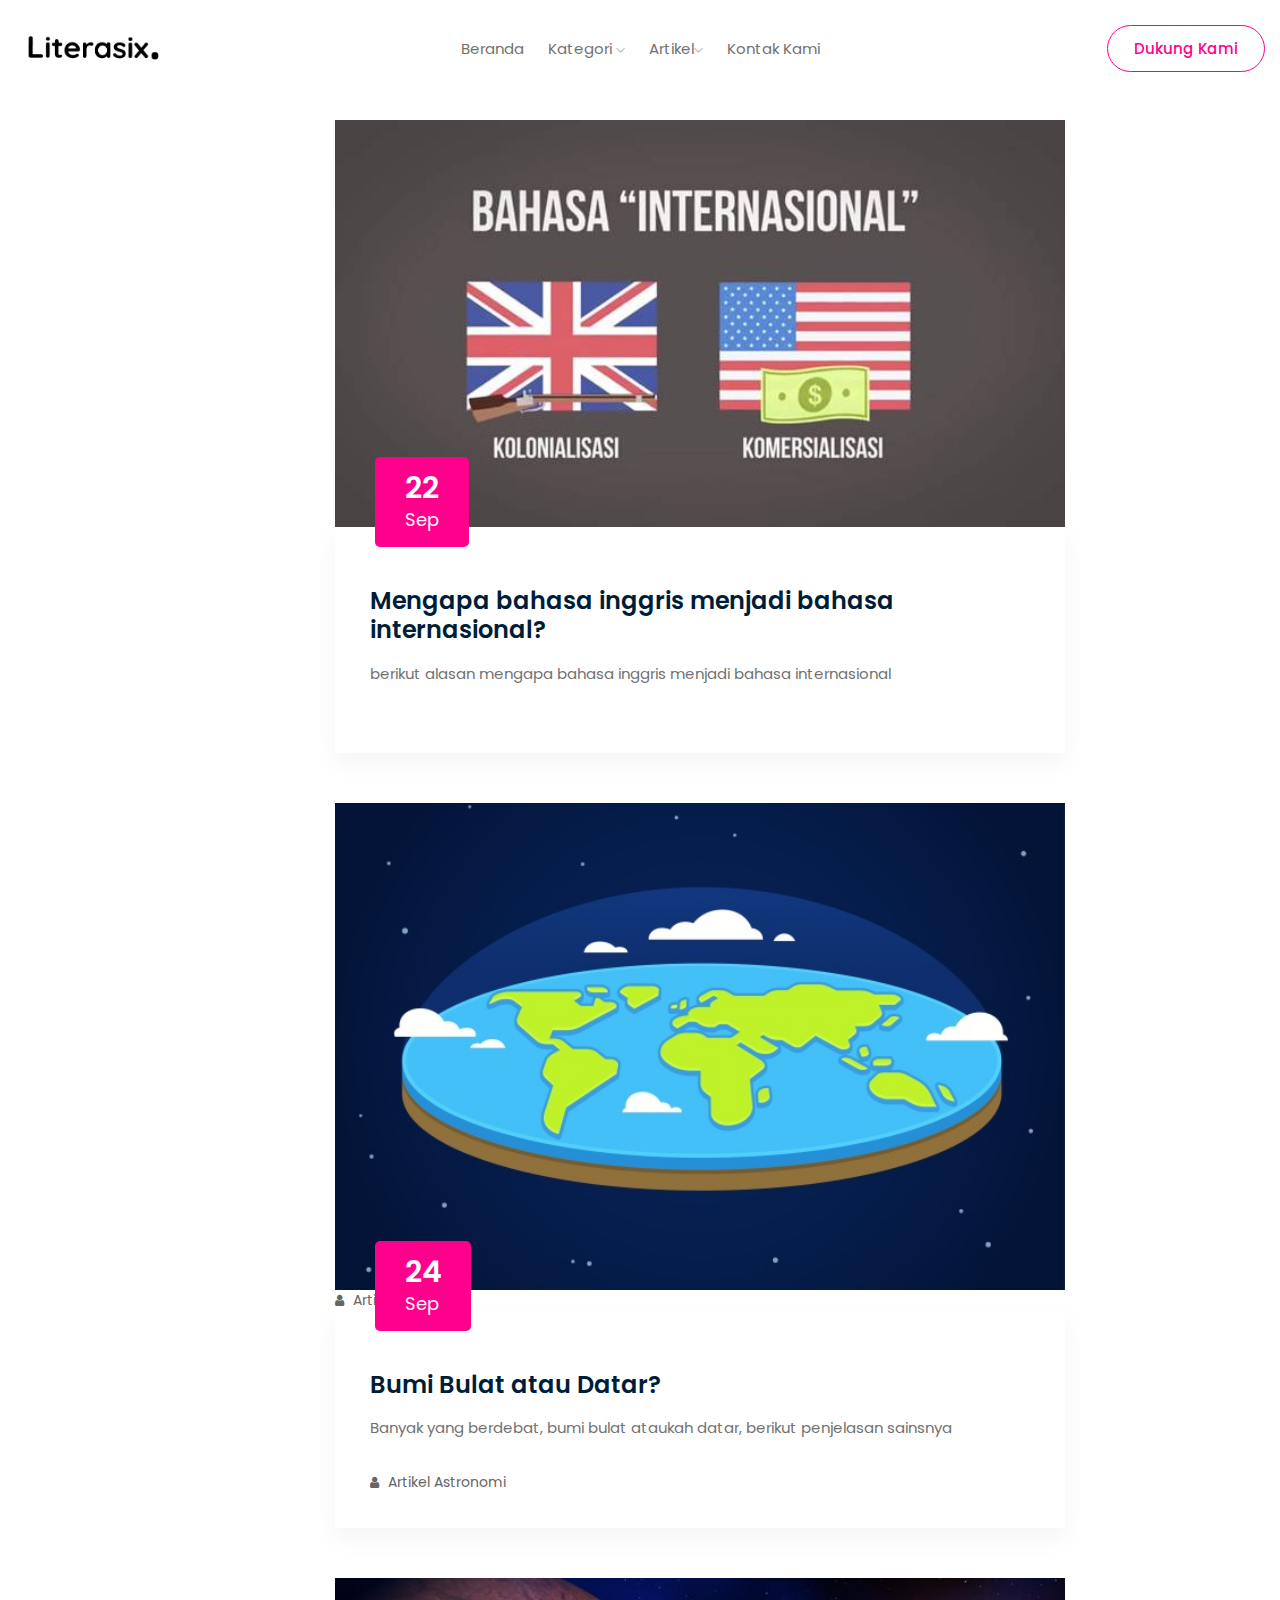
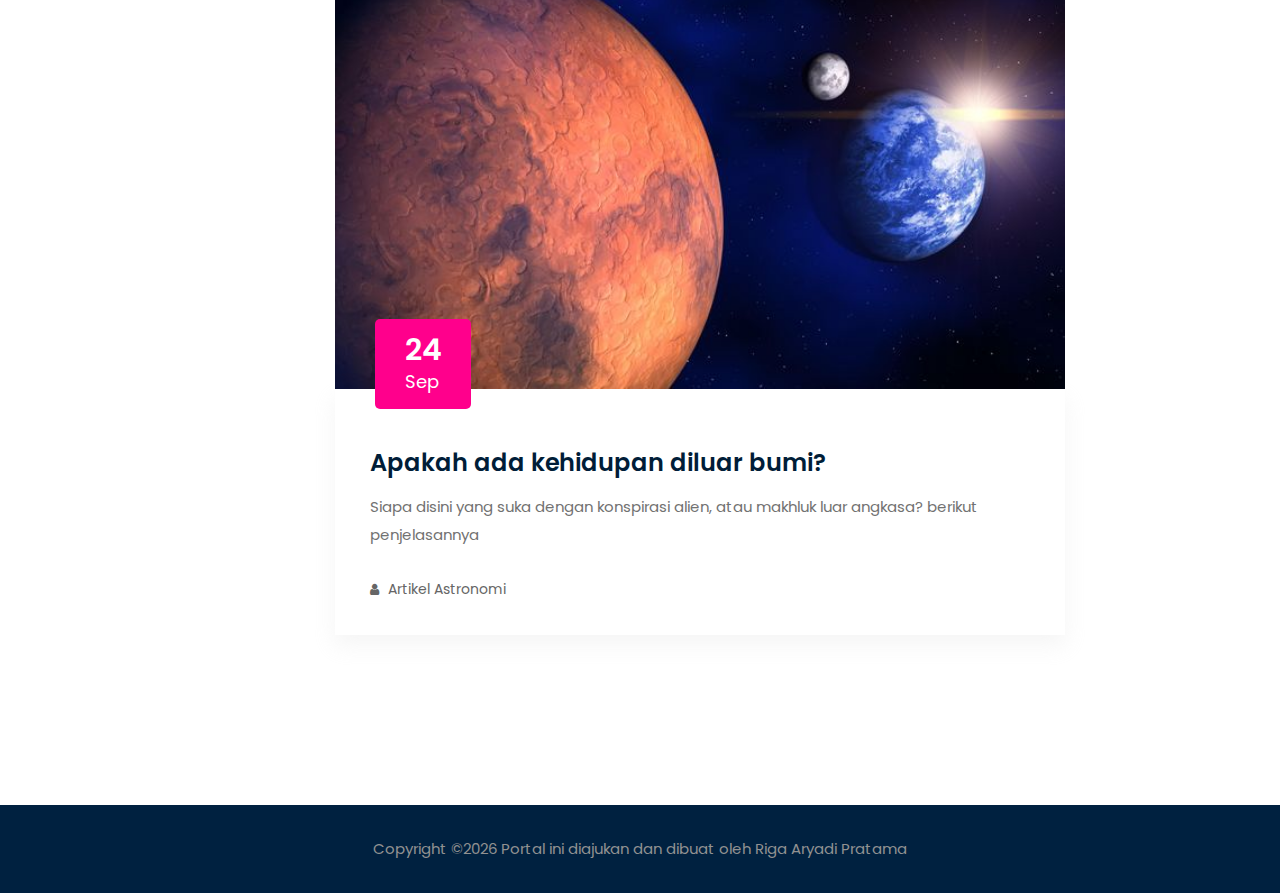
==== blog.html @ 37f685f3 "Add files via upload" ====
<!doctype html>
<html class="no-js" lang="zxx">

<head>
    <meta charset="utf-8">
    <meta http-equiv="x-ua-compatible" content="ie=edge">
    <title>Literasix</title>
    <meta name="description" content="">
    <meta name="viewport" content="width=device-width, initial-scale=1">

    <!-- <link rel="manifest" href="site.webmanifest"> -->
    <!-- Place favicon.ico in the root directory -->

    <!-- CSS here -->
    <link rel="stylesheet" href="css/bootstrap.min.css">
    <link rel="stylesheet" href="css/owl.carousel.min.css">
    <link rel="stylesheet" href="css/magnific-popup.css">
    <link rel="stylesheet" href="css/font-awesome.min.css">
    <link rel="stylesheet" href="css/themify-icons.css">
    <link rel="stylesheet" href="css/nice-select.css">
    <link rel="stylesheet" href="css/flaticon.css">
    <link rel="stylesheet" href="css/gijgo.css">
    <link rel="stylesheet" href="css/animate.min.css">
    <link rel="stylesheet" href="css/slick.css">
    <link rel="stylesheet" href="css/slicknav.css">
    <link rel="stylesheet" href="css/style.css">
    <!-- <link rel="stylesheet" href="css/responsive.css"> -->
</head>

<body>
    <!-- header-start -->
    <header>
        <div class="header-area ">
            <div id="sticky-header" class="main-header-area">
                <div class="container-fluid">
                    <div class="row align-items-center">
                        <div class="col-xl-3 col-lg-2">
                            <div class="logo">
                                <a href="index.html">
                                    <img src="img/LOGO LITERASIX  4.png" alt="" width="147 px">
                                </a>
                            </div>
                        </div>
                        <div class="col-xl-6 col-lg-7">
                            <div class="main-menu  d-none d-lg-block">
                                <nav>
                                    <ul id="navigation">
                                        <li><a href="index.html">Beranda</a></li>
                                        <li><a href="#">Kategori <i class="ti-angle-down"></i></a>
                                        </li>
                                        <li><a href="blog.html">Artikel<i class="ti-angle-down"></i></a>
                                        </li>
                                        <li><a href="#">Kontak Kami</a></li>
                                    </ul>
                                </nav>
                            </div>
                        </div>
                        <div class="col-xl-3 col-lg-3 d-none d-lg-block">
                            <div class="Appointment">
                                <div class="book_btn d-none d-lg-block">
                                    <a href="#"> Dukung Kami</a>
                                </div>
                            </div>
                        </div>
                        <div class="col-12">
                            <div class="mobile_menu d-block d-lg-none"></div>
                        </div>
                    </div>

                </div>
            </div>
        </div>
    </header>
    <!-- header-end -->

    <!--================Blog Area =================-->
    <section class="blog_area section-padding">
        <div class="container container-1" style="margin-left: 25% !important; ">
            <div class="row">
                <div class="col-md-8 ">
                    <div class="">
                        <article class="blog_item">
                            <div class="blog_item_img">
                                <img class="card-img rounded-0" src="img/blog/1.jfif" alt="">
                                <a href="#" class="blog_item_date">
                                    <h3>22</h3>
                                    <p>Sep</p>
                                </a>
                            </div>

                            <div class="blog_details">
                                <a class="d-inline-block" href="single-blog.html">
                                    <h2>Mengapa bahasa inggris menjadi bahasa internasional?</h2>
                                </a>
                                <p>berikut alasan mengapa bahasa inggris menjadi bahasa internasional</p>
                            </div>
                        </article>

                        <article class="blog_item">
                            <div class="blog_item_img">
                                <img class="card-img rounded-0" src="img/blog/2.jpg" alt="">
                                <a href="#" class="blog_item_date">
                                    <h3>24</h3>
                                    <p>Sep</p>
                                </a>
                                <ul class="blog-info-link">
                                    <li><a href="#"><i class="fa fa-user"></i> Artikel Bahasa</a></li>
                                </ul>
                            </div>

                            <div class="blog_details">
                                <a class="d-inline-block" href="single-blog.html">
                                    <h2>Bumi Bulat atau Datar?</h2>
                                </a>
                                <p>Banyak yang berdebat, bumi bulat ataukah datar, berikut penjelasan sainsnya</p>
                                <ul class="blog-info-link">
                                    <li><a href="#"><i class="fa fa-user"></i> Artikel Astronomi</a></li>
                                </ul>
                            </div>
                        </article>

                        <article class="blog_item">
                            <div class="blog_item_img">
                                <img class="card-img rounded-0" src="img/blog/3.jpg" alt="">
                                <a href="#" class="blog_item_date">
                                    <h3>24</h3>
                                    <p>Sep</p>
                                </a>
                            </div>

                            <div class="blog_details">
                                <a class="d-inline-block" href="single-blog.html">
                                    <h2>Apakah ada kehidupan diluar bumi?</h2>
                                </a>
                                <p>Siapa disini yang suka dengan konspirasi alien, atau makhluk luar angkasa? berikut
                                    penjelasannya</p>
                                <ul class="blog-info-link">
                                    <li><a href="#"><i class="fa fa-user"></i> Artikel Astronomi</a></li>

                                </ul>
                            </div>
                        </article>
    </section>
    <!--================Blog Area =================-->

    <footer class="footer">
        <div class="copy-right_text">
            <div class="container">
                <div class="footer_border"></div>
                <div class="row">
                    <div class="col-xl-12">
                        <p class="copy_right text-center">
                            <!-- Link back to Colorlib can't be removed. Template is licensed under CC BY 3.0. -->
                            Copyright &copy;<script>
                                document.write(new Date().getFullYear());
                            </script> Portal ini diajukan dan dibuat oleh Riga Aryadi
                            Pratama</a>
                            <!-- Link back to Colorlib can't be removed. Template is licensed under CC BY 3.0. -->
                        </p>
                    </div>
                </div>
            </div>
        </div>
    </footer>

    <!-- link that opens popup -->
    <!-- JS here -->
    <script src="js/vendor/modernizr-3.5.0.min.js"></script>
    <script src="js/vendor/jquery-1.12.4.min.js"></script>
    <script src="js/popper.min.js"></script>
    <script src="js/bootstrap.min.js"></script>
    <script src="js/owl.carousel.min.js"></script>
    <script src="js/isotope.pkgd.min.js"></script>
    <script src="js/ajax-form.js"></script>
    <script src="js/waypoints.min.js"></script>
    <script src="js/jquery.counterup.min.js"></script>
    <script src="js/imagesloaded.pkgd.min.js"></script>
    <script src="js/scrollIt.js"></script>
    <script src="js/jquery.scrollUp.min.js"></script>
    <script src="js/wow.min.js"></script>
    <script src="js/nice-select.min.js"></script>
    <script src="js/jquery.slicknav.min.js"></script>
    <script src="js/jquery.magnific-popup.min.js"></script>
    <script src="js/plugins.js"></script>
    <script src="js/gijgo.min.js"></script>

    <!--contact js-->
    <script src="js/contact.js"></script>
    <script src="js/jquery.ajaxchimp.min.js"></script>
    <script src="js/jquery.form.js"></script>
    <script src="js/jquery.validate.min.js"></script>
    <script src="js/mail-script.js"></script>

    <script src="js/main.js"></script>
</body>

</html>
---- css/themify-icons.css ----
@font-face {
	font-family: 'themify';
	src:url('../fonts/themify.eot?-fvbane');
	src:url('../fonts/themify.eot?#iefix-fvbane') format('embedded-opentype'),
		url('../fonts/themify.woff?-fvbane') format('woff'),
		url('../fonts/themify.ttf?-fvbane') format('truetype'),
		url('../fonts/themify.svg?-fvbane#themify') format('svg');
	font-weight: normal;
	font-style: normal;
}

[class^="ti-"], [class*=" ti-"] {
	font-family: 'themify';
	/* speak: none; */
	font-style: normal;
	font-weight: normal;
	font-variant: normal;
	text-transform: none;
	line-height: 1;

	/* Better Font Rendering =========== */
	-webkit-font-smoothing: antialiased;
	-moz-osx-font-smoothing: grayscale;
}

.ti-wand:before {
	content: "\e600";
}
.ti-volume:before {
	content: "\e601";
}
.ti-user:before {
	content: "\e602";
}
.ti-unlock:before {
	content: "\e603";
}
.ti-unlink:before {
	content: "\e604";
}
.ti-trash:before {
	content: "\e605";
}
.ti-thought:before {
	content: "\e606";
}
.ti-target:before {
	content: "\e607";
}
.ti-tag:before {
	content: "\e608";
}
.ti-tablet:before {
	content: "\e609";
}
.ti-star:before {
	content: "\e60a";
}
.ti-spray:before {
	content: "\e60b";
}
.ti-signal:before {
	content: "\e60c";
}
.ti-shopping-cart:before {
	content: "\e60d";
}
.ti-shopping-cart-full:before {
	content: "\e60e";
}
.ti-settings:before {
	content: "\e60f";
}
.ti-search:before {
	content: "\e610";
}
.ti-zoom-in:before {
	content: "\e611";
}
.ti-zoom-out:before {
	content: "\e612";
}
.ti-cut:before {
	content: "\e613";
}
.ti-ruler:before {
	content: "\e614";
}
.ti-ruler-pencil:before {
	content: "\e615";
}
.ti-ruler-alt:before {
	content: "\e616";
}
.ti-bookmark:before {
	content: "\e617";
}
.ti-bookmark-alt:before {
	content: "\e618";
}
.ti-reload:before {
	content: "\e619";
}
.ti-plus:before {
	content: "\e61a";
}
.ti-pin:before {
	content: "\e61b";
}
.ti-pencil:before {
	content: "\e61c";
}
.ti-pencil-alt:before {
	content: "\e61d";
}
.ti-paint-roller:before {
	content: "\e61e";
}
.ti-paint-bucket:before {
	content: "\e61f";
}
.ti-na:before {
	content: "\e620";
}
.ti-mobile:before {
	content: "\e621";
}
.ti-minus:before {
	content: "\e622";
}
.ti-medall:before {
	content: "\e623";
}
.ti-medall-alt:before {
	content: "\e624";
}
.ti-marker:before {
	content: "\e625";
}
.ti-marker-alt:before {
	content: "\e626";
}
.ti-arrow-up:before {
	content: "\e627";
}
.ti-arrow-right:before {
	content: "\e628";
}
.ti-arrow-left:before {
	content: "\e629";
}
.ti-arrow-down:before {
	content: "\e62a";
}
.ti-lock:before {
	content: "\e62b";
}
.ti-location-arrow:before {
	content: "\e62c";
}
.ti-link:before {
	content: "\e62d";
}
.ti-layout:before {
	content: "\e62e";
}
.ti-layers:before {
	content: "\e62f";
}
.ti-layers-alt:before {
	content: "\e630";
}
.ti-key:before {
	content: "\e631";
}
.ti-import:before {
	content: "\e632";
}
.ti-image:before {
	content: "\e633";
}
.ti-heart:before {
	content: "\e634";
}
.ti-heart-broken:before {
	content: "\e635";
}
.ti-hand-stop:before {
	content: "\e636";
}
.ti-hand-open:before {
	content: "\e637";
}
.ti-hand-drag:before {
	content: "\e638";
}
.ti-folder:before {
	content: "\e639";
}
.ti-flag:before {
	content: "\e63a";
}
.ti-flag-alt:before {
	content: "\e63b";
}
.ti-flag-alt-2:before {
	content: "\e63c";
}
.ti-eye:before {
	content: "\e63d";
}
.ti-export:before {
	content: "\e63e";
}
.ti-exchange-vertical:before {
	content: "\e63f";
}
.ti-desktop:before {
	content: "\e640";
}
.ti-cup:before {
	content: "\e641";
}
.ti-crown:before {
	content: "\e642";
}
.ti-comments:before {
	content: "\e643";
}
.ti-comment:before {
	content: "\e644";
}
.ti-comment-alt:before {
	content: "\e645";
}
.ti-close:before {
	content: "\e646";
}
.ti-clip:before {
	content: "\e647";
}
.ti-angle-up:before {
	content: "\e648";
}
.ti-angle-right:before {
	content: "\e649";
}
.ti-angle-left:before {
	content: "\e64a";
}
.ti-angle-down:before {
	content: "\e64b";
}
.ti-check:before {
	content: "\e64c";
}
.ti-check-box:before {
	content: "\e64d";
}
.ti-camera:before {
	content: "\e64e";
}
.ti-announcement:before {
	content: "\e64f";
}
.ti-brush:before {
	content: "\e650";
}
.ti-briefcase:before {
	content: "\e651";
}
.ti-bolt:before {
	content: "\e652";
}
.ti-bolt-alt:before {
	content: "\e653";
}
.ti-blackboard:before {
	content: "\e654";
}
.ti-bag:before {
	content: "\e655";
}
.ti-move:before {
	content: "\e656";
}
.ti-arrows-vertical:before {
	content: "\e657";
}
.ti-arrows-horizontal:before {
	content: "\e658";
}
.ti-fullscreen:before {
	content: "\e659";
}
.ti-arrow-top-right:before {
	content: "\e65a";
}
.ti-arrow-top-left:before {
	content: "\e65b";
}
.ti-arrow-circle-up:before {
	content: "\e65c";
}
.ti-arrow-circle-right:before {
	content: "\e65d";
}
.ti-arrow-circle-left:before {
	content: "\e65e";
}
.ti-arrow-circle-down:before {
	content: "\e65f";
}
.ti-angle-double-up:before {
	content: "\e660";
}
.ti-angle-double-right:before {
	content: "\e661";
}
.ti-angle-double-left:before {
	content: "\e662";
}
.ti-angle-double-down:before {
	content: "\e663";
}
.ti-zip:before {
	content: "\e664";
}
.ti-world:before {
	content: "\e665";
}
.ti-wheelchair:before {
	content: "\e666";
}
.ti-view-list:before {
	content: "\e667";
}
.ti-view-list-alt:before {
	content: "\e668";
}
.ti-view-grid:before {
	content: "\e669";
}
.ti-uppercase:before {
	content: "\e66a";
}
.ti-upload:before {
	content: "\e66b";
}
.ti-underline:before {
	content: "\e66c";
}
.ti-truck:before {
	content: "\e66d";
}
.ti-timer:before {
	content: "\e66e";
}
.ti-ticket:before {
	content: "\e66f";
}
.ti-thumb-up:before {
	content: "\e670";
}
.ti-thumb-down:before {
	content: "\e671";
}
.ti-text:before {
	content: "\e672";
}
.ti-stats-up:before {
	content: "\e673";
}
.ti-stats-down:before {
	content: "\e674";
}
.ti-split-v:before {
	content: "\e675";
}
.ti-split-h:before {
	content: "\e676";
}
.ti-smallcap:before {
	content: "\e677";
}
.ti-shine:before {
	content: "\e678";
}
.ti-shift-right:before {
	content: "\e679";
}
.ti-shift-left:before {
	content: "\e67a";
}
.ti-shield:before {
	content: "\e67b";
}
.ti-notepad:before {
	content: "\e67c";
}
.ti-server:before {
	content: "\e67d";
}
.ti-quote-right:before {
	content: "\e67e";
}
.ti-quote-left:before {
	content: "\e67f";
}
.ti-pulse:before {
	content: "\e680";
}
.ti-printer:before {
	content: "\e681";
}
.ti-power-off:before {
	content: "\e682";
}
.ti-plug:before {
	content: "\e683";
}
.ti-pie-chart:before {
	content: "\e684";
}
.ti-paragraph:before {
	content: "\e685";
}
.ti-panel:before {
	content: "\e686";
}
.ti-package:before {
	content: "\e687";
}
.ti-music:before {
	content: "\e688";
}
.ti-music-alt:before {
	content: "\e689";
}
.ti-mouse:before {
	content: "\e68a";
}
.ti-mouse-alt:before {
	content: "\e68b";
}
.ti-money:before {
	content: "\e68c";
}
.ti-microphone:before {
	content: "\e68d";
}
.ti-menu:before {
	content: "\e68e";
}
.ti-menu-alt:before {
	content: "\e68f";
}
.ti-map:before {
	content: "\e690";
}
.ti-map-alt:before {
	content: "\e691";
}
.ti-loop:before {
	content: "\e692";
}
.ti-location-pin:before {
	content: "\e693";
}
.ti-list:before {
	content: "\e694";
}
.ti-light-bulb:before {
	content: "\e695";
}
.ti-Italic:before {
	content: "\e696";
}
.ti-info:before {
	content: "\e697";
}
.ti-infinite:before {
	content: "\e698";
}
.ti-id-badge:before {
	content: "\e699";
}
.ti-hummer:before {
	content: "\e69a";
}
.ti-home:before {
	content: "\e69b";
}
.ti-help:before {
	content: "\e69c";
}
.ti-headphone:before {
	content: "\e69d";
}
.ti-harddrives:before {
	content: "\e69e";
}
.ti-harddrive:before {
	content: "\e69f";
}
.ti-gift:before {
	content: "\e6a0";
}
.ti-game:before {
	content: "\e6a1";
}
.ti-filter:before {
	content: "\e6a2";
}
.ti-files:before {
	content: "\e6a3";
}
.ti-file:before {
	content: "\e6a4";
}
.ti-eraser:before {
	content: "\e6a5";
}
.ti-envelope:before {
	content: "\e6a6";
}
.ti-download:before {
	content: "\e6a7";
}
.ti-direction:before {
	content: "\e6a8";
}
.ti-direction-alt:before {
	content: "\e6a9";
}
.ti-dashboard:before {
	content: "\e6aa";
}
.ti-control-stop:before {
	content: "\e6ab";
}
.ti-control-shuffle:before {
	content: "\e6ac";
}
.ti-control-play:before {
	content: "\e6ad";
}
.ti-control-pause:before {
	content: "\e6ae";
}
.ti-control-forward:before {
	content: "\e6af";
}
.ti-control-backward:before {
	content: "\e6b0";
}
.ti-cloud:before {
	content: "\e6b1";
}
.ti-cloud-up:before {
	content: "\e6b2";
}
.ti-cloud-down:before {
	content: "\e6b3";
}
.ti-clipboard:before {
	content: "\e6b4";
}
.ti-car:before {
	content: "\e6b5";
}
.ti-calendar:before {
	content: "\e6b6";
}
.ti-book:before {
	content: "\e6b7";
}
.ti-bell:before {
	content: "\e6b8";
}
.ti-basketball:before {
	content: "\e6b9";
}
.ti-bar-chart:before {
	content: "\e6ba";
}
.ti-bar-chart-alt:before {
	content: "\e6bb";
}
.ti-back-right:before {
	content: "\e6bc";
}
.ti-back-left:before {
	content: "\e6bd";
}
.ti-arrows-corner:before {
	content: "\e6be";
}
.ti-archive:before {
	content: "\e6bf";
}
.ti-anchor:before {
	content: "\e6c0";
}
.ti-align-right:before {
	content: "\e6c1";
}
.ti-align-left:before {
	content: "\e6c2";
}
.ti-align-justify:before {
	content: "\e6c3";
}
.ti-align-center:before {
	content: "\e6c4";
}
.ti-alert:before {
	content: "\e6c5";
}
.ti-alarm-clock:before {
	content: "\e6c6";
}
.ti-agenda:before {
	content: "\e6c7";
}
.ti-write:before {
	content: "\e6c8";
}
.ti-window:before {
	content: "\e6c9";
}
.ti-widgetized:before {
	content: "\e6ca";
}
.ti-widget:before {
	content: "\e6cb";
}
.ti-widget-alt:before {
	content: "\e6cc";
}
.ti-wallet:before {
	content: "\e6cd";
}
.ti-video-clapper:before {
	content: "\e6ce";
}
.ti-video-camera:before {
	content: "\e6cf";
}
.ti-vector:before {
	content: "\e6d0";
}
.ti-themify-logo:before {
	content: "\e6d1";
}
.ti-themify-favicon:before {
	content: "\e6d2";
}
.ti-themify-favicon-alt:before {
	content: "\e6d3";
}
.ti-support:before {
	content: "\e6d4";
}
.ti-stamp:before {
	content: "\e6d5";
}
.ti-split-v-alt:before {
	content: "\e6d6";
}
.ti-slice:before {
	content: "\e6d7";
}
.ti-shortcode:before {
	content: "\e6d8";
}
.ti-shift-right-alt:before {
	content: "\e6d9";
}
.ti-shift-left-alt:before {
	content: "\e6da";
}
.ti-ruler-alt-2:before {
	content: "\e6db";
}
.ti-receipt:before {
	content: "\e6dc";
}
.ti-pin2:before {
	content: "\e6dd";
}
.ti-pin-alt:before {
	content: "\e6de";
}
.ti-pencil-alt2:before {
	content: "\e6df";
}
.ti-palette:before {
	content: "\e6e0";
}
.ti-more:before {
	content: "\e6e1";
}
.ti-more-alt:before {
	content: "\e6e2";
}
.ti-microphone-alt:before {
	content: "\e6e3";
}
.ti-magnet:before {
	content: "\e6e4";
}
.ti-line-double:before {
	content: "\e6e5";
}
.ti-line-dotted:before {
	content: "\e6e6";
}
.ti-line-dashed:before {
	content: "\e6e7";
}
.ti-layout-width-full:before {
	content: "\e6e8";
}
.ti-layout-width-default:before {
	content: "\e6e9";
}
.ti-layout-width-default-alt:before {
	content: "\e6ea";
}
.ti-layout-tab:before {
	content: "\e6eb";
}
.ti-layout-tab-window:before {
	content: "\e6ec";
}
.ti-layout-tab-v:before {
	content: "\e6ed";
}
.ti-layout-tab-min:before {
	content: "\e6ee";
}
.ti-layout-slider:before {
	content: "\e6ef";
}
.ti-layout-slider-alt:before {
	content: "\e6f0";
}
.ti-layout-sidebar-right:before {
	content: "\e6f1";
}
.ti-layout-sidebar-none:before {
	content: "\e6f2";
}
.ti-layout-sidebar-left:before {
	content: "\e6f3";
}
.ti-layout-placeholder:before {
	content: "\e6f4";
}
.ti-layout-menu:before {
	content: "\e6f5";
}
.ti-layout-menu-v:before {
	content: "\e6f6";
}
.ti-layout-menu-separated:before {
	content: "\e6f7";
}
.ti-layout-menu-full:before {
	content: "\e6f8";
}
.ti-layout-media-right-alt:before {
	content: "\e6f9";
}
.ti-layout-media-right:before {
	content: "\e6fa";
}
.ti-layout-media-overlay:before {
	content: "\e6fb";
}
.ti-layout-media-overlay-alt:before {
	content: "\e6fc";
}
.ti-layout-media-overlay-alt-2:before {
	content: "\e6fd";
}
.ti-layout-media-left-alt:before {
	content: "\e6fe";
}
.ti-layout-media-left:before {
	content: "\e6ff";
}
.ti-layout-media-center-alt:before {
	content: "\e700";
}
.ti-layout-media-center:before {
	content: "\e701";
}
.ti-layout-list-thumb:before {
	content: "\e702";
}
.ti-layout-list-thumb-alt:before {
	content: "\e703";
}
.ti-layout-list-post:before {
	content: "\e704";
}
.ti-layout-list-large-image:before {
	content: "\e705";
}
.ti-layout-line-solid:before {
	content: "\e706";
}
.ti-layout-grid4:before {
	content: "\e707";
}
.ti-layout-grid3:before {
	content: "\e708";
}
.ti-layout-grid2:before {
	content: "\e709";
}
.ti-layout-grid2-thumb:before {
	content: "\e70a";
}
.ti-layout-cta-right:before {
	content: "\e70b";
}
.ti-layout-cta-left:before {
	content: "\e70c";
}
.ti-layout-cta-center:before {
	content: "\e70d";
}
.ti-layout-cta-btn-right:before {
	content: "\e70e";
}
.ti-layout-cta-btn-left:before {
	content: "\e70f";
}
.ti-layout-column4:before {
	content: "\e710";
}
.ti-layout-column3:before {
	content: "\e711";
}
.ti-layout-column2:before {
	content: "\e712";
}
.ti-layout-accordion-separated:before {
	content: "\e713";
}
.ti-layout-accordion-merged:before {
	content: "\e714";
}
.ti-layout-accordion-list:before {
	content: "\e715";
}
.ti-ink-pen:before {
	content: "\e716";
}
.ti-info-alt:before {
	content: "\e717";
}
.ti-help-alt:before {
	content: "\e718";
}
.ti-headphone-alt:before {
	content: "\e719";
}
.ti-hand-point-up:before {
	content: "\e71a";
}
.ti-hand-point-right:before {
	content: "\e71b";
}
.ti-hand-point-left:before {
	content: "\e71c";
}
.ti-hand-point-down:before {
	content: "\e71d";
}
.ti-gallery:before {
	content: "\e71e";
}
.ti-face-smile:before {
	content: "\e71f";
}
.ti-face-sad:before {
	content: "\e720";
}
.ti-credit-card:before {
	content: "\e721";
}
.ti-control-skip-forward:before {
	content: "\e722";
}
.ti-control-skip-backward:before {
	content: "\e723";
}
.ti-control-record:before {
	content: "\e724";
}
.ti-control-eject:before {
	content: "\e725";
}
.ti-comments-smiley:before {
	content: "\e726";
}
.ti-brush-alt:before {
	content: "\e727";
}
.ti-youtube:before {
	content: "\e728";
}
.ti-vimeo:before {
	content: "\e729";
}
.ti-twitter:before {
	content: "\e72a";
}
.ti-time:before {
	content: "\e72b";
}
.ti-tumblr:before {
	content: "\e72c";
}
.ti-skype:before {
	content: "\e72d";
}
.ti-share:before {
	content: "\e72e";
}
.ti-share-alt:before {
	content: "\e72f";
}
.ti-rocket:before {
	content: "\e730";
}
.ti-pinterest:before {
	content: "\e731";
}
.ti-new-window:before {
	content: "\e732";
}
.ti-microsoft:before {
	content: "\e733";
}
.ti-list-ol:before {
	content: "\e734";
}
.ti-linkedin:before {
	content: "\e735";
}
.ti-layout-sidebar-2:before {
	content: "\e736";
}
.ti-layout-grid4-alt:before {
	content: "\e737";
}
.ti-layout-grid3-alt:before {
	content: "\e738";
}
.ti-layout-grid2-alt:before {
	content: "\e739";
}
.ti-layout-column4-alt:before {
	content: "\e73a";
}
.ti-layout-column3-alt:before {
	content: "\e73b";
}
.ti-layout-column2-alt:before {
	content: "\e73c";
}
.ti-instagram:before {
	content: "\e73d";
}
.ti-google:before {
	content: "\e73e";
}
.ti-github:before {
	content: "\e73f";
}
.ti-flickr:before {
	content: "\e740";
}
.ti-facebook:before {
	content: "\e741";
}
.ti-dropbox:before {
	content: "\e742";
}
.ti-dribbble:before {
	content: "\e743";
}
.ti-apple:before {
	content: "\e744";
}
.ti-android:before {
	content: "\e745";
}
.ti-save:before {
	content: "\e746";
}
.ti-save-alt:before {
	content: "\e747";
}
.ti-yahoo:before {
	content: "\e748";
}
.ti-wordpress:before {
	content: "\e749";
}
.ti-vimeo-alt:before {
	content: "\e74a";
}
.ti-twitter-alt:before {
	content: "\e74b";
}
.ti-tumblr-alt:before {
	content: "\e74c";
}
.ti-trello:before {
	content: "\e74d";
}
.ti-stack-overflow:before {
	content: "\e74e";
}
.ti-soundcloud:before {
	content: "\e74f";
}
.ti-sharethis:before {
	content: "\e750";
}
.ti-sharethis-alt:before {
	content: "\e751";
}
.ti-reddit:before {
	content: "\e752";
}
.ti-pinterest-alt:before {
	content: "\e753";
}
.ti-microsoft-alt:before {
	content: "\e754";
}
.ti-linux:before {
	content: "\e755";
}
.ti-jsfiddle:before {
	content: "\e756";
}
.ti-joomla:before {
	content: "\e757";
}
.ti-html5:before {
	content: "\e758";
}
.ti-flickr-alt:before {
	content: "\e759";
}
.ti-email:before {
	content: "\e75a";
}
.ti-drupal:before {
	content: "\e75b";
}
.ti-dropbox-alt:before {
	content: "\e75c";
}
.ti-css3:before {
	content: "\e75d";
}
.ti-rss:before {
	content: "\e75e";
}
.ti-rss-alt:before {
	content: "\e75f";
}
---- css/nice-select.css ----
.nice-select {
  -webkit-tap-highlight-color: transparent;
  background-color: #fff;
  border-radius: 5px;
  border: solid 1px #e8e8e8;
  box-sizing: border-box;
  clear: both;
  cursor: pointer;
  display: block;
  float: left;
  font-family: inherit;
  font-size: 14px;
  font-weight: normal;
  height: 42px;
  line-height: 40px;
  outline: none;
  padding-left: 18px;
  padding-right: 30px;
  position: relative;
  text-align: left !important;
  -webkit-transition: all 0.2s ease-in-out;
  transition: all 0.2s ease-in-out;
  -webkit-user-select: none;
     -moz-user-select: none;
      -ms-user-select: none;
          user-select: none;
  white-space: nowrap;
  width: auto; }
  .nice-select:hover {
    border-color: #dbdbdb; }
  .nice-select:active, .nice-select.open, .nice-select:focus {
    border-color: #999; }


  .nice-select.disabled {
    border-color: #ededed;
    color: #999;
    pointer-events: none; }
    .nice-select.disabled:after {
      border-color: #cccccc; }
  .nice-select.wide {
    width: 100%; }
    .nice-select.wide .list {
      left: 0 !important;
      right: 0 !important; }
  .nice-select.right {
    float: right; }
    .nice-select.right .list {
      left: auto;
      right: 0; }
  .nice-select.small {
    font-size: 12px;
    height: 36px;
    line-height: 34px; }
    .nice-select.small:after {
      height: 4px;
      width: 4px; }
    .nice-select.small .option {
      line-height: 34px;
      min-height: 34px; }
  .nice-select .list {
    background-color: #fff;
    border-radius: 5px;
    box-shadow: 0 0 0 1px rgba(68, 68, 68, 0.11);
    box-sizing: border-box;
    margin-top: 4px;
    opacity: 0;
    overflow: hidden;
    padding: 0;
    pointer-events: none;
    position: absolute;
    top: 100%;
    left: 0;
    -webkit-transform-origin: 50% 0;
        -ms-transform-origin: 50% 0;
            transform-origin: 50% 0;
    -webkit-transform: scale(0.75) translateY(-21px);
        -ms-transform: scale(0.75) translateY(-21px);
            transform: scale(0.75) translateY(-21px);
    -webkit-transition: all 0.2s cubic-bezier(0.5, 0, 0, 1.25), opacity 0.15s ease-out;
    transition: all 0.2s cubic-bezier(0.5, 0, 0, 1.25), opacity 0.15s ease-out;
    z-index: 9; }
    .nice-select .list:hover .option:not(:hover) {
      background-color: transparent !important; }
  .nice-select .option {
    cursor: pointer;
    font-weight: 400;
    line-height: 40px;
    list-style: none;
    min-height: 40px;
    outline: none;
    padding-left: 18px;
    padding-right: 29px;
    text-align: left;
    -webkit-transition: all 0.2s;
    transition: all 0.2s; }
    .nice-select .option:hover, .nice-select .option.focus, .nice-select .option.selected.focus {
      background-color: #f6f6f6; }
    .nice-select .option.selected {
      font-weight: bold; }
    .nice-select .option.disabled {
      background-color: transparent;
      color: #999;
      cursor: default; }

.no-csspointerevents .nice-select .list {
  display: none; }

.no-csspointerevents .nice-select.open .list {
  display: block; }





  /* ,,,,,,,,,,,,,,,, */


  .nice-select:after {
    content: "\e64b";
    display: block;
    height: 5px;
    margin-top: -5px;
    pointer-events: none;
    position: absolute;
    right: 30px;
    top: 8px;
    transition: all 0.15s ease-in-out;
    width: 5px;
    font-family: 'themify';
    color: #ddd; }

    .nice-select.open:after {
 }
    .nice-select.open .list {
      opacity: 1;
      pointer-events: auto;
      -webkit-transform: scale(1) translateY(0);
          -ms-transform: scale(1) translateY(0);
              transform: scale(1) translateY(0); }
---- css/flaticon.css ----
/*
  	Flaticon icon font: Flaticon
  	Creation date: 07/09/2019 08:07
  	*/

	  @font-face {
		font-family: "Flaticon";
		src: url("../fonts/Flaticon.eot");
		src: url("../fonts/Flaticon.eot");
		src: url("../fonts/Flaticon.eot?#iefix") format("embedded-opentype"),
			 url("../fonts/Flaticon.woff2") format("woff2"),
			 url("../fonts/Flaticon.woff") format("woff"),
			 url("../fonts/Flaticon.ttf") format("truetype"),
			 url("../fonts/Flaticon.svg#Flaticon") format("svg");
		font-weight: normal;
		font-style: normal;
	  }
	  
	  @media screen and (-webkit-min-device-pixel-ratio:0) {
		@font-face {
		  font-family: "Flaticon";
		  src: url("./Flaticon.svg#Flaticon") format("svg");
		}
	  }
	  
	  [class^="flaticon-"]:before, [class*=" flaticon-"]:before,
	  [class^="flaticon-"]:after, [class*=" flaticon-"]:after {   
		font-family: Flaticon;
			  font-size: 20px;
	  font-style: normal;
	  margin-left: 20px;
	  }
	  
	.flaticon-legal-paper:before {
		content: "\e001";
	}
	.flaticon-case:before {
		content: "\e002";
	}
	.flaticon-survey:before {
		content: "\e003";
	}
	.flaticon-bar-chart:before {
		content: "\e004";
	}
	.flaticon-controls:before {
		content: "\e005";
	}
	.flaticon-puzzle:before {
		content: "\e006";
	}
	.flaticon-right:before {
		content: "\e007";
	}
---- css/gijgo.css ----
.gj-button {
    background-color: #f5f5f5;
    border: 1px solid #ddd;
    color: #000;
    border-radius: 3px;
    padding: 6px 10px;
    cursor: pointer;
}

.gj-unselectable {
    -webkit-touch-callout: none;
    -webkit-user-select: none;
    -khtml-user-select: none;
    -moz-user-select: none;
    -ms-user-select: none;
    user-select: none;
}

.gj-row {
    display: -webkit-box;
    display: -ms-flexbox;
    display: flex;
    -ms-flex-wrap: wrap;
    flex-wrap: wrap;
}

.gj-margin-left-5 {
    margin-left: 5px;
}

.gj-margin-left-10 {
    margin-left: 10px;
}

.gj-width-full {
    width: 100%;
}

.gj-cursor-pointer {
    cursor: pointer;
}

.gj-text-align-center {
    text-align: center;
}

.gj-font-size-16 {
    font-size: 16px;
}

.gj-hidden {
    display: none;
}

/** Material Design */
.gj-button-md {
    background: 0 0;
    border: none;
    border-radius: 2px;
    color: rgba(0, 0, 0, 0.87);
    position: relative;
    height: 36px;
    margin: 0;
    min-width: 64px;
    padding: 0 16px;
    display: inline-block;
    font-family: "Roboto","Helvetica","Arial",sans-serif;
    font-size: 1rem;
    font-weight: 500;
    text-transform: uppercase;
    letter-spacing: 0;
    overflow: hidden;
    will-change: box-shadow;
    transition: box-shadow .2s cubic-bezier(.4,0,1,1),background-color .2s cubic-bezier(.4,0,.2,1),color .2s cubic-bezier(.4,0,.2,1);
    outline: none;
    cursor: pointer;
    text-decoration: none;
    text-align: center;
    line-height: 36px;
    vertical-align: middle;
    overflow: hidden;
    -webkit-user-select: none;
    -moz-user-select: none;
    -ms-user-select: none;
    user-select: none;
}

.gj-button-md:hover {
    background-color: rgba(158,158,158,.2);
}

.gj-button-md:disabled {
    color: rgba(0,0,0,.26);
    background: 0 0;
}

.gj-button-md .material-icons,
.gj-button-md .gj-icon {
    vertical-align: middle;
    /*font-size: 1.3rem;
    margin-right: 4px;*/
}

.gj-button-md.gj-button-md-icon {
    width: 24px;
    height: 31px;
    min-width: 24px;
    padding: 0px;
    display: table;
}

.gj-button-md.gj-button-md-icon .material-icons,
.gj-button-md.gj-button-md-icon .gj-icon {
    display: table-cell;
    margin-right: 0px;
    width: 24px;
    height: 24px;
}

.gj-button-md.active {
    background-color: rgba(158,158,158,.4);
}

.gj-button-md-group {
    position: relative;
    display: inline-block;
    vertical-align: middle;
}

.gj-textbox-md {
    border: none;
    border-bottom: 1px solid rgba(0,0,0,.42);
    display: block;
    font-family: "Helvetica","Arial",sans-serif;
    font-size: 16px;
    line-height: 16px;
    padding: 4px 0px;
    margin: 0;
    width: 100%;
    background: 0 0;
    text-align: left;
    color: rgba(0,0,0,.87);
}

.gj-textbox-md:focus,
.gj-textbox-md:active {
    border-bottom: 2px solid rgba(0,0,0,.42);
    outline: none;
}

.gj-textbox-md::placeholder {
    color: #8e8e8e;
}

.gj-textbox-md:-ms-input-placeholder {
    color: #8e8e8e;
}

.gj-textbox-md::-ms-input-placeholder {
    color: #8e8e8e;
}

.gj-md-spacer-24 {
    min-width: 24px;
    width: 24px;
    display: inline-block;
}

.gj-md-spacer-32 {
    min-width: 32px;
    width: 32px;
    display: inline-block;
}

.gj-modal {
    position: fixed;
    top: 0;
    right: 0;
    bottom: 0;
    left: 0;
    z-index: 1203;
    display: none;
    overflow: hidden;
    -webkit-overflow-scrolling: touch;
    outline: 0;
    background-color: rgba(0, 0, 0, 0.54118);
    transition: 200ms ease opacity;
    will-change: opacity;
}

/* List */
ul.gj-list li [data-role="wrapper"] {
    display: table;
    width: 100%;
}

ul.gj-list li [data-role="checkbox"] {
    display: table-cell;
    vertical-align:middle;
    text-align:center;
}

ul.gj-list li [data-role="image"] {
    display: table-cell;
    vertical-align:middle;
    text-align:center;
}

ul.gj-list li [data-role="display"] {
    display: table-cell;
    vertical-align:middle;
    cursor: pointer;
}

ul.gj-list li [data-role="display"]:empty:before {
  content: "\200b"; /* unicode zero width space character */
}

/* List - Bootstrap */
ul.gj-list-bootstrap {
    padding-left: 0px;
    margin-bottom: 0px;
}

ul.gj-list-bootstrap li {
    padding: 0px;
}

ul.gj-list-bootstrap li [data-role="wrapper"] {
    padding: 0px 10px;
}

ul.gj-list-bootstrap li [data-role="checkbox"] {
    width: 24px;
    padding: 3px;
}

ul.gj-list-bootstrap li [data-role="image"] {
    width: 24px;
    height: 24px;
}

ul.gj-list-bootstrap li [data-role="display"] {
    padding: 8px 0px 8px 4px;
}

.list-group-item.active ul li, .list-group-item.active:focus ul li, .list-group-item.active:hover ul li {
    text-shadow: none;
    color:initial;
}

/* List - Material Design */
ul.gj-list-md {
    padding: 0px;
    list-style: none;
    list-style-type: none;
    line-height: 24px;
    letter-spacing: 0;
    color: #616161; /* Gray 700 */
}

ul.gj-list-md li {
    display: list-item;
    list-style-type: none;
    padding: 0px;
    min-height: unset;
    box-sizing: border-box;
    align-items: center;
    cursor: default;
    overflow: hidden;

    font-family: "Roboto","Helvetica","Arial",sans-serif;
    font-size: 16px;
    font-weight: 400;
    letter-spacing: .04em;
    line-height: 1;
    
    -webkit-flex-direction: row;
    -ms-flex-direction: row;
    flex-direction: row;
    -webkit-flex-wrap: nowrap;
    -ms-flex-wrap: nowrap;
    flex-wrap: nowrap;
}

ul.gj-list-md li [data-role="checkbox"] {
    height: 24px;
    width: 24px;
}

ul.gj-list-md li [data-role="image"] {
    height: 24px;
    width: 24px;
}

ul.gj-list-md li [data-role="display"] {
    padding: 8px 0px 8px 5px;
    order: 0;
    flex-grow: 2;
    text-decoration: none;
    box-sizing: border-box;
    align-items: center;
    text-align: left;
    color: rgba(0,0,0,.87);
}

ul.gj-list-md li.disabled>[data-role="wrapper"]>[data-role="display"] {
    color: #9E9E9E; /* Gray 500 */
}

.gj-list-md-active {
    background: #e0e0e0;
    color: #3f51b5;
}


/* Picker */
.gj-picker {
    position: absolute;
    z-index: 1203;
    background-color: #fff;
}

.gj-picker .selected {
    color: #fff;
}

/* Material Design */
.gj-picker-md {
    font-family: "Roboto","Helvetica","Arial",sans-serif;
    font-size: 16px;
    font-weight: 400;
    letter-spacing: .04em;
    line-height: 1;
    color: rgba(0,0,0,.87);
    border: 1px solid #E0E0E0;
}

.gj-modal .gj-picker-md {
    border: 0px;
}

.gj-picker-md [role="header"] {
    color: rgba(255, 255, 255, 0.54);
    display: flex;
    background: #2196f3;
    align-items: baseline;
    user-select: none;
    justify-content: center;
}

.gj-picker-md [role="footer"] {
    float: right;
    padding: 10px;
}

.gj-picker-md [role="footer"] button.gj-button-md {
    color: #2196f3;
    font-weight: bold;
    font-size: 13px;
}

/* Bootstrap */
.gj-picker-bootstrap {
    border-radius: 4px;
    border: 1px solid #E0E0E0;
}

.gj-picker-bootstrap .selected {
    color: #888;
}

.gj-picker-bootstrap [role="header"] {
    background: #eee;
    color: #AAA;
}
@font-face {
    font-family: 'gijgo-material';
    src: url('../fonts/gijgo-material.eot?235541');
    src: url('../fonts/gijgo-material.eot?235541#iefix') format('embedded-opentype'), url('../fonts/gijgo-material.ttf?235541') format('truetype'), url('../fonts/gijgo-material.woff?235541') format('woff'), url('../fonts/gijgo-material.svg?235541#gijgo-material') format('svg');
    font-weight: normal;
    font-style: normal;
}

.gj-icon {
    /* use !important to prevent issues with browser extensions that change fonts */
    font-family: 'gijgo-material' !important;
    font-size: 24px;
    speak: none;
    font-style: normal;
    font-weight: normal;
    font-variant: normal;
    text-transform: none;
    line-height: 1;
    /* Enable Ligatures ================ */
    letter-spacing: 0;
    -webkit-font-feature-settings: "liga";
    -moz-font-feature-settings: "liga=1";
    -moz-font-feature-settings: "liga";
    -ms-font-feature-settings: "liga" 1;
    font-feature-settings: "liga";
    -webkit-font-variant-ligatures: discretionary-ligatures;
    font-variant-ligatures: discretionary-ligatures;
    /* Better Font Rendering =========== */
    -webkit-font-smoothing: antialiased;
    -moz-osx-font-smoothing: grayscale;
}

.gj-icon.undo:before {
    content: "\e900";
}

.gj-icon.vertical-align-top:before {
    content: "\e901";
}

.gj-icon.vertical-align-center:before {
    content: "\e902";
}

.gj-icon.vertical-align-bottom:before {
    content: "\e903";
}

.gj-icon.arrow-dropup:before {
    content: "\e904";
}

.gj-icon.clock:before {
    content: "\e905";
}

.gj-icon.refresh:before {
    content: "\e906";
}

.gj-icon.last-page:before {
    content: "\e907";
}

.gj-icon.first-page:before {
    content: "\e908";
}

.gj-icon.cancel:before {
    content: "\e909";
}

.gj-icon.clear:before {
    content: "\e90a";
}

.gj-icon.check-circle:before {
    content: "\e90b";
}

.gj-icon.delete:before {
    content: "\e90c";
}

.gj-icon.arrow-upward:before {
    content: "\e90d";
}

.gj-icon.arrow-forward:before {
    content: "\e90e";
}

.gj-icon.arrow-downward:before {
    content: "\e90f";
}

.gj-icon.arrow-back:before {
    content: "\e910";
}

.gj-icon.list-numbered:before {
    content: "\e911";
}

.gj-icon.list-bulleted:before {
    content: "\e912";
}

.gj-icon.indent-increase:before {
    content: "\e913";
}

.gj-icon.indent-decrease:before {
    content: "\e914";
}

.gj-icon.redo:before {
    content: "\e915";
}

.gj-icon.align-right:before {
    content: "\e916";
}

.gj-icon.align-left:before {
    content: "\e917";
}

.gj-icon.align-justify:before {
    content: "\e918";
}

.gj-icon.align-center:before {
    content: "\e919";
}

.gj-icon.strikethrough:before {
    content: "\e91a";
}

.gj-icon.italic:before {
    content: "\e91b";
}

.gj-icon.underlined:before {
    content: "\e91c";
}

.gj-icon.bold:before {
    content: "\e91d";
}

.gj-icon.arrow-dropdown:before {
    content: "\e91e";
}

.gj-icon.done:before {
    content: "\e91f";
}

.gj-icon.pencil:before {
    content: "\e920";
}

.gj-icon.minus:before {
    content: "\e921";
}

.gj-icon.plus:before {
    content: "\e922";
}

.gj-icon.chevron-up:before {
    content: "\e923";
}

.gj-icon.chevron-right:before {
    content: "\e924";
}

.gj-icon.chevron-down:before {
    content: "\e925";
}

.gj-icon.chevron-left:before {
    content: "\e926";
}

.gj-icon.event:before {
    content: "\e927";
}
.gj-draggable {
    cursor: move;
}
.gj-resizable-handle {
    position: absolute;
    font-size: 0.1px;
    display: block;
    -ms-touch-action: none;
    touch-action: none;
    z-index: 1203;
}

.gj-resizable-n {
    cursor: n-resize;
    height: 7px;
    width: 100%;
    top: -5px;
    left: 0;
}
.gj-resizable-e {
    cursor: e-resize;
    width: 7px;
    right: -5px;
    top: 0;
    height: 100%;
}
.gj-resizable-s {
    cursor: s-resize;
    height: 7px;
    width: 100%;
    bottom: -5px;
    left: 0;
}
.gj-resizable-w {
	cursor: w-resize;
	width: 7px;
	left: -5px;
	top: 0;
	height: 100%;
}
.gj-resizable-se {
	cursor: se-resize;
	width: 12px;
	height: 12px;
	right: 1px;
	bottom: 1px;
}
.gj-resizable-sw {
	cursor: sw-resize;
	width: 9px;
	height: 9px;
	left: -5px;
	bottom: -5px;
}
.gj-resizable-nw {
	cursor: nw-resize;
	width: 9px;
	height: 9px;
	left: -5px;
	top: -5px;
}
.gj-resizable-ne {
	cursor: ne-resize;
	width: 9px;
	height: 9px;
	right: -5px;
	top: -5px;
}

.gj-dialog-footer {
    position: absolute;
    bottom: 0px;
    width: 100%;
    margin-top: 0px;
}

.gj-dialog-scrollable [data-role="body"] {
    overflow-x: hidden;
    overflow-y: scroll;
}

/** Bootstrap 3 **/
.gj-dialog-bootstrap {
    overflow: hidden;
    z-index: 1202;
}

.gj-dialog-bootstrap [data-role="title"] {
    display: inline;
}
.gj-dialog-bootstrap [data-role="close"] {
    line-height: 1.42857143;
}

/** Bootstrap 4 **/
.gj-dialog-bootstrap4 {
    overflow: hidden;
    z-index: 1202;
}

.gj-dialog-bootstrap4 [data-role="title"] {
    display: inline;
}
.gj-dialog-bootstrap4 [data-role="close"] {
    line-height: 1.5;
}

/** Material Design **/
.gj-dialog-md {
    background-color: #FFF;
    overflow: hidden;
    border: none;
    box-shadow: 0 11px 15px -7px rgba(0,0,0,.2), 0 24px 38px 3px rgba(0,0,0,.14), 0 9px 46px 8px rgba(0,0,0,.12);
    box-sizing: border-box;
    position: relative;
    display: -webkit-box;
    display: -webkit-flex;
    display: -ms-flexbox;
    display: flex;
    -webkit-box-orient: vertical;
    -webkit-box-direction: normal;
    -webkit-flex-direction: column;
    -ms-flex-direction: column;
    flex-direction: column;
    -webkit-background-clip: padding-box;
    background-clip: padding-box;
    outline: 0;
    z-index: 1202;
}

.gj-dialog-md-header {
    padding: 24px 24px 0px 24px;
    font-family: "Roboto","Helvetica","Arial",sans-serif;
}

.gj-dialog-md-title {
    margin: 0;
    font-weight: 400;
    display: inline;
    line-height: 28px;
    font-size: 20px;
}

.gj-dialog-md-close {
    -webkit-appearance: none;
    padding: 0;
    cursor: pointer;
    background: 0 0;
    border: 0;
    float: right;
    line-height: 28px;
    font-size: 28px;
}

.gj-dialog-md-body {
    padding: 20px 24px 24px 24px;
    color: rgba(0,0,0,.54);
    font-family: "Helvetica","Arial",sans-serif;
    font-size: 14px;
    font-weight: 400;
    line-height: 20px;
}

.gj-dialog-md-footer {
    padding: 8px 8px 8px 24px;
    display: -webkit-flex;
    display: -ms-flexbox;
    display: flex;
    -webkit-flex-direction: row-reverse;
    -ms-flex-direction: row-reverse;
    flex-direction: row-reverse;
    -webkit-flex-wrap: wrap;
    -ms-flex-wrap: wrap;
    flex-wrap: wrap;

    box-sizing: border-box;
}

.gj-dialog-md-footer>*:first-child {
    margin-right: 0;
}

.gj-dialog-md-footer>* {
    margin-right: 8px;
    height: 36px;
}
DIV.gj-grid-wrapper {
    margin: auto;
    position: relative;
    clear:both;
    z-index: 1;
}

TABLE.gj-grid {
    margin: auto;    
    border-collapse: collapse;
    width: 100%;
    table-layout: fixed;
}

TABLE.gj-grid THEAD TH [data-role="selectAll"] {
    margin: auto;
}

TABLE.gj-grid THEAD TH [data-role="title"] {
    display: inline-block;
}

TABLE.gj-grid THEAD TH [data-role="sorticon"] {
    display: inline-block;
}

TABLE.gj-grid THEAD TH {
    overflow: hidden;
    text-overflow: ellipsis;
}

TABLE.gj-grid.autogrow-header-row THEAD TH {
    overflow: auto;
    text-overflow: initial;
    white-space: pre-wrap;
    -ms-word-break: break-word;
    word-break: break-word;
}

TABLE.gj-grid > tbody > tr > td {
    overflow: hidden;
    position: relative;
}

table.gj-grid tbody div[data-role="display"] {
    vertical-align: middle;
    text-indent: 0;
    white-space: pre-wrap;
    -ms-word-break: break-word;
    word-break: break-word;
}

table.gj-grid.fixed-body-rows tbody div[data-role="display"] {
    overflow: hidden;
    text-overflow: ellipsis;
    white-space: nowrap;
    -ms-word-break: initial;
    word-break: initial;
}

table.gj-grid tfoot DIV[data-role="display"] {
    vertical-align: middle;
    text-indent: 0;
    display: flex;
}

TABLE.gj-grid .fa {
    padding: 2px;
}

TABLE.gj-grid > tbody > tr > td > div {
    padding: 2px;
    overflow: hidden;
}

DIV.gj-grid-wrapper DIV.gj-grid-loading-cover
{
    background: #BBBBBB;
    opacity: 0.5;
    position: absolute;
    vertical-align: middle;
}

DIV.gj-grid-wrapper DIV.gj-grid-loading-text
{
    position: absolute;
    font-weight: bold;
}

/* Bootstrap Theme */
table.gj-grid-bootstrap thead th {
    background-color: #f5f5f5;
    vertical-align:middle;
}

table.gj-grid-bootstrap thead th [data-role="sorticon"] {
    margin-left: 5px;
}

table.gj-grid-bootstrap thead th [data-role="sorticon"] i.gj-icon,
table.gj-grid-bootstrap thead th [data-role="sorticon"] i.material-icons {
    position: absolute;
    font-size: 20px;
    top: 15px;
}

table.gj-grid-bootstrap tbody tr td div[data-role="display"] {
    padding: 0px;
}

.gj-grid-bootstrap-4 .gj-checkbox-bootstrap {
    display: inline-block;
    padding-top: 2px;
}

.gj-grid-bootstrap-4 tbody tr.active {
    background-color: rgba(0,0,0,.075);
}

/* Material Design Theme */
.gj-grid-md {
    position: relative;
    border: 1px solid #e0e0e0;
    border-collapse: collapse;
    white-space: nowrap;
    font-size: 13px;
    font-family: "Roboto","Helvetica","Arial",sans-serif;
    background-color: #fff;
}

.gj-grid-md td:first-of-type, .gj-grid-md th:first-of-type {
    padding-left: 24px;
}

.gj-grid-md th {
    position: relative;
    vertical-align: bottom;
    font-weight: 700;
    line-height: 31px;
    letter-spacing: 0;
    height: 56px;
    font-size: 12px;
    color: rgba(0,0,0,.54);
    padding-bottom: 8px;
    box-sizing: border-box;
    padding: 12px 18px;
    text-align: right;
}

.gj-grid-md td {
    position: relative;
    height: 48px;
    border-top: 1px solid #e0e0e0;
    border-bottom: 1px solid #e0e0e0;
    padding: 12px 18px;
    box-sizing: border-box;
    text-align: left;
    color: rgba(0,0,0,.87);
}

.gj-grid-md tbody tr {
    position: relative;
    height: 48px;
    transition-duration: .28s;
    transition-timing-function: cubic-bezier(.4,0,.2,1);
    transition-property: background-color;
}

.gj-grid-md tbody tr:hover {
    background-color: #EEEEEE; /* Gray 200 */
}

.gj-grid-md tbody tr.gj-grid-md-select {
    background-color: #F5F5F5; /* Grey 100 */
}


table.gj-grid-md thead th [data-role="sorticon"] {
    margin-left: 5px;
}

table.gj-grid-md thead th [data-role="sorticon"] i.gj-icon,
table.gj-grid-md thead th [data-role="sorticon"] i.material-icons {
    position: absolute;
    font-size: 16px;
    top: 19px;
}

table.gj-grid-md thead th.gj-grid-select-all {
    padding-bottom: 3px;
}
/* Hide all prioritized columns by default */
@media only all {
	th.display-1120,
	td.display-1120,
	th.display-960,
	td.display-960,
	th.display-800,
	td.display-800,
	th.display-640,
	td.display-640,
	th.display-480,
	td.display-480,
	th.display-320,
	td.display-320 {
		display: none;
	}
}

/* Show at 320px (20em x 16px) */
@media screen and (min-width: 20em) {
	TABLE.gj-grid-bootstrap th.display-320,
	TABLE.gj-grid-bootstrap td.display-320 {
		display: table-cell;
	}
}
/* Show at 480px (30em x 16px) */
@media screen and (min-width: 30em) {
	TABLE.gj-grid-bootstrap th.display-480,
	TABLE.gj-grid-bootstrap td.display-480 {
		display: table-cell;
	}
}
/* Show at 640px (40em x 16px) */
@media screen and (min-width: 40em) {
	TABLE.gj-grid-bootstrap th.display-640,
	TABLE.gj-grid-bootstrap td.display-640 {
		display: table-cell;
	}
}
/* Show at 800px (50em x 16px) */
@media screen and (min-width: 50em) {
	TABLE.gj-grid-bootstrap th.display-800,
	TABLE.gj-grid-bootstrap td.display-800 {
		display: table-cell;
	}
}
/* Show at 960px (60em x 16px) */
@media screen and (min-width: 60em) {
	TABLE.gj-grid-bootstrap th.display-960,
	TABLE.gj-grid-bootstrap td.display-960 {
		display: table-cell;
	}
}
/* Show at 1,120px (70em x 16px) */
@media screen and (min-width: 70em) {
	TABLE.gj-grid-bootstrap th.display-1120,
	TABLE.gj-grid-bootstrap td.display-1120 {
		display: table-cell;
	}
}

/* Material Design Theme */
.gj-grid-md tfoot tr th {
    padding-right: 14px;
}

.gj-grid-md tfoot tr[data-role="pager"] .gj-grid-mdl-pager-label {
    padding-left: 5px;
    padding-right: 5px;
}

.gj-grid-md tfoot tr[data-role="pager"] .gj-dropdown-md {
    margin-left: 12px;
}

.gj-grid-md tfoot tr[data-role="pager"] .gj-dropdown-md [role="presenter"] {
    font-size: 12px;
    font-weight: bold;
    color: rgba(0,0,0,.54);
}

.gj-grid-md tfoot tr[data-role="pager"] .gj-dropdown-md [role="presenter"] [role="display"] {
    text-align: right;
}

.gj-grid-md tfoot tr[data-role="pager"] .gj-grid-md-limit-select {
    margin-left: 10px;
    font-size: 12px;
    font-weight: bold;
    color: rgba(0,0,0,.54);
}

/* Bootstrap */
.gj-grid-bootstrap tfoot tr[data-role="pager"] th {
    line-height: 30px;
    background-color: #f5f5f5;
}

.gj-grid-bootstrap tfoot tr[data-role="pager"] th > div > div {
    margin-right: 5px;
}

.gj-grid-bootstrap tfoot tr[data-role="pager"] th > div > button {
    margin-right: 5px;
}

.gj-grid-bootstrap-4 tfoot tr[data-role="pager"] th > div button {
    height: 34px;
}

.gj-grid-bootstrap-4 tfoot tr[data-role="pager"] th div .gj-dropdown-bootstrap-4 .gj-dropdown-expander-mi .gj-icon {
    top: 5px;
}

.gj-grid-bootstrap-3 tfoot tr[data-role="pager"] th > div > input {
    margin-right: 5px;
    width: 40px;
    text-align: right;
    display: inline-block;
    font-weight: bold;
}

.gj-grid-bootstrap-4 tfoot tr[data-role="pager"] th > div > div.input-group {
    width: 40px;
}

.gj-grid-bootstrap-4 tfoot tr[data-role="pager"] th > div > div.input-group input {
    text-align: right;
    font-weight: bold;
    height: 34px;
    padding-top: 2px;
    padding-bottom: 6px;
}

.gj-grid-bootstrap tfoot tr[data-role="pager"] th > div > select {
    display: inline-block;
    margin-right: 5px;
    width: 60px;
}

.gj-grid-bootstrap tfoot tr[data-role="pager"] th .gj-dropdown-bootstrap .gj-list-bootstrap [data-role="display"] {
    line-height: 14px;
}

.gj-grid-bootstrap tfoot tr[data-role="pager"] th .gj-dropdown-bootstrap [role="presenter"] [role="display"] {
    font-weight: bold;
}

.gj-grid-bootstrap tfoot tr[data-role="pager"] th .gj-dropdown-bootstrap-3 [role="presenter"] {
    padding: 2px 8px;
}

.gj-grid-bootstrap tfoot tr[data-role="pager"] th .gj-dropdown-bootstrap-4 [role="presenter"] {
    padding: 1px 8px;
}
.gj-grid thead tr th div.gj-grid-column-resizer-wrapper {
    position: relative;
    width: 100%;
    height: 0px; 
    top: 0px; 
    left: 0px; 
    padding: 0px;
}

span.gj-grid-column-resizer {
    position: absolute;
    right: 0px;
    width: 10px;
    top: -100px;
    height: 300px;
    z-index: 1203;
    cursor: e-resize;
}

.gj-grid-resize-cursor {
    cursor: e-resize;
}
.gj-grid-md tbody tr.gj-grid-top-border td {
  border-top: 2px solid #777;
}
.gj-grid-md tbody tr.gj-grid-bottom-border td {
  border-bottom: 2px solid #777;
}

.gj-grid-bootstrap tbody tr.gj-grid-top-border td {
  border-top: 2px solid #777;
}
.gj-grid-bootstrap tbody tr.gj-grid-bottom-border td {
  border-bottom: 2px solid #777;
}
.gj-grid-md thead tr th.gj-grid-left-border,
.gj-grid-md tbody tr td.gj-grid-left-border
{
    border-left: 3px solid #777;
}
.gj-grid-md thead tr th.gj-grid-right-border,
.gj-grid-md tbody tr td.gj-grid-right-border
{
    border-right: 3px solid #777;
}

.gj-grid-bootstrap thead tr th.gj-grid-left-border,
.gj-grid-bootstrap tbody tr td.gj-grid-left-border
{
    border-left: 5px solid #ddd;
}
.gj-grid-bootstrap thead tr th.gj-grid-right-border,
.gj-grid-bootstrap tbody tr td.gj-grid-right-border
{
    border-right: 5px solid #ddd;
}
.gj-dirty {
    position: absolute;
    top: 0px;
    left: 0px;
    border-style: solid;
    border-width: 3px;
    border-color: #f00 transparent transparent #f00;
    padding: 0;
    overflow: hidden;
    vertical-align: top;
}

/* Material Design */
.gj-grid-md tbody tr td.gj-grid-management-column {
    padding: 3px;
}

.gj-grid-md tbody tr td[data-mode="edit"] {
    padding: 0px 18px;
}

.gj-grid-md tbody .gj-dropdown-md [role="presenter"] [role="display"] {
    padding: 0px;
}

/* Bootstrap */
.gj-grid-bootstrap tbody tr td[data-mode="edit"] {
    padding: 0px;
}

.gj-grid-bootstrap tbody tr td[data-mode="edit"] [data-role="edit"] {
    padding: 0px;
}

/* Bootstrap 3 */
.gj-grid-bootstrap-3 tbody tr td.gj-grid-management-column {
    padding: 3px;
}

.gj-grid-bootstrap-3 tbody tr td[data-mode="edit"] {
    height: 38px;
}

.gj-grid-bootstrap-3 tbody tr td[data-mode="edit"] [data-role="edit"] input[type="text"] {
    height: 37px;
    padding: 8px;
}

.gj-grid-bootstrap-3 tbody tr td[data-mode="edit"] .gj-dropdown-bootstrap [role="presenter"] {
    border: 0px;
    border-radius: 0px;
    height: 37px;
    padding-left: 8px;
}

.gj-grid-bootstrap-3 tbody tr td[data-mode="edit"] .gj-datepicker-bootstrap {
    height: 37px;
}

.gj-grid-bootstrap-3 tbody tr td[data-mode="edit"] .gj-datepicker-bootstrap [role="input"] {
    height: 37px;
    border:0px;
    border-radius: 0px;
}

.gj-grid-bootstrap-3 tbody tr td[data-mode="edit"] .gj-datepicker-bootstrap [role="right-icon"] {
    border:0px;
    border-radius: 0px;
}

.gj-grid-bootstrap-3 tbody tr td[data-mode="edit"] .gj-checkbox-bootstrap {
    display: inline-block;
    padding-top: 10px;
    height: 32px;
}

/* Bootstrap 4 */
.gj-grid-bootstrap-4 tbody tr td.gj-grid-management-column {
    padding: 6px;
}

.gj-grid-bootstrap-4 tbody tr td[data-mode="edit"] [data-role="edit"] input[type="text"] {
    height: 48px;
    padding-left: 12px;
}

.gj-grid-bootstrap-4 tbody tr td[data-mode="edit"] .gj-dropdown-bootstrap [role="presenter"] {
    border: 0px;
    border-radius: 0px;
    height: 48px;
    padding-left: 12px;
    font-family: -apple-system,system-ui,BlinkMacSystemFont,"Segoe UI",Roboto,"Helvetica Neue",Arial,sans-serif;
}

.gj-grid-bootstrap-4 tbody tr td[data-mode="edit"] .gj-dropdown-bootstrap-4 [role="expander"].gj-dropdown-expander-mi .gj-icon,
.gj-grid-bootstrap-4 tbody tr td[data-mode="edit"] .gj-dropdown-bootstrap-4 [role="expander"].gj-dropdown-expander-mi .material-icons {
    top: 13px;
}

.gj-grid-bootstrap-4 tbody tr td[data-mode="edit"] .gj-datepicker-bootstrap {
    height: 48px;
}

.gj-grid-bootstrap-4 tbody tr td[data-mode="edit"] .gj-datepicker-bootstrap [role="input"] {
    height: 48px;
    border:0px;
    border-radius: 0px;
}

.gj-grid-bootstrap-4 tbody tr td[data-mode="edit"] .gj-datepicker-bootstrap [role="right-icon"] {
    background-color: #fff;
}

.gj-grid-bootstrap-4 tbody tr td[data-mode="edit"] .gj-datepicker-bootstrap [role="right-icon"] button {
    border: 0px;
    border-radius: 0px;
    width: 43px;
    position: relative;
}

.gj-grid-bootstrap-4 tbody tr td[data-mode="edit"] .gj-datepicker-bootstrap [role="right-icon"] .gj-icon,
.gj-grid-bootstrap-4 tbody tr td[data-mode="edit"] .gj-datepicker-bootstrap [role="right-icon"] .material-icons {
    top: 13px;
    left: 10px;
    font-size: 24px;
}

.gj-grid-bootstrap-4 tbody tr td[data-mode="edit"] .gj-checkbox-bootstrap {
    display: inline-block;
    padding-top: 15px;
    height: 42px;
}
.gj-grid-md thead tr[data-role="filter"] th {
    border-top: 1px solid #e0e0e0;
}

div.gj-grid-wrapper div.gj-grid-bootstrap-toolbar {
    background-color: #f5f5f5;
    padding: 8px;
    font-weight: bold;
    border: 1px solid #ddd;
}

div.gj-grid-wrapper div.gj-grid-bootstrap-4-toolbar {
    background-color: #f5f5f5;
    padding: 12px;
    font-weight: bold;
    border: 1px solid #ddd;
}

div.gj-grid-wrapper div.gj-grid-md-toolbar {
    font-weight: bold;
    font-size: 24px;
    font-family: "Helvetica","Arial",sans-serif;
    background-color: rgb(255, 255, 255);
    
    border-top: 1px solid #e0e0e0;
    border-left: 1px solid #e0e0e0;
    border-right: 1px solid #e0e0e0;
    border-bottom: 0px;
    border-collapse: collapse;

    padding: 0 18px 0px 18px;
    line-height: 56px;
}
table.gj-grid-scrollable tbody {
    overflow-y: auto;
    overflow-x: hidden;
    display: block;
}

/* Material Design */
table.gj-grid-md.gj-grid-scrollable {
    border-bottom: 0px;
}

table.gj-grid-md.gj-grid-scrollable tbody {
    border-right: 1px solid #e0e0e0;
    border-bottom: 1px solid #e0e0e0;
}

table.gj-grid-md.gj-grid-scrollable tfoot {
    border-bottom: 1px solid #e0e0e0;
}

/* Bootstrap 3 */
table.gj-grid-bootstrap.gj-grid-scrollable {
    border-bottom: 0px;
}

table.gj-grid-bootstrap.gj-grid-scrollable tbody {
    border-right: 1px solid #ddd;
    border-bottom: 1px solid #ddd;
}

table.gj-grid-bootstrap.gj-grid-scrollable tbody tr[data-role="row"]:first-child td {
    border-top: 0px;
}

table.gj-grid-bootstrap.gj-grid-scrollable tbody tr[data-role="row"] td:first-child {
    border-left: 0px;
}

table.gj-grid-bootstrap.gj-grid-scrollable tbody tr[data-role="row"] td:last-child {
    border-right: 0px;
}

table.gj-grid-bootstrap.gj-grid-scrollable tfoot {
    border-bottom: 1px solid #ddd;
}

ul.gj-list li [data-role="spacer"] {
    display: table-cell;
}

ul.gj-list li [data-role="expander"] {
    display: table-cell;
    vertical-align:middle;
    text-align:center;
    cursor: pointer;
}

[data-type="tree"] ul li [data-role="expander"].gj-tree-material-icons-expander {
    width: 24px;
}

[data-type="tree"] ul li [data-role="expander"].gj-tree-font-awesome-expander {
    width: 24px;
}

[data-type="tree"] ul li [data-role="expander"].gj-tree-glyphicons-expander {
    width: 24px;
}

[data-type="tree"] ul li [data-role="expander"].gj-tree-glyphicons-expander .glyphicon {
    top: 4px;
    height: 24px;
}

/* Bootstrap Theme */
.gj-tree-bootstrap-3 ul.gj-list-bootstrap li {
    border: 0px;
    border-radius: 0px;
    color: #333;
}

.gj-tree-bootstrap-3 ul.gj-list-bootstrap li.active {
    color: #fff;
}

.gj-tree-bootstrap-3 ul.gj-list-bootstrap li.disabled {
    color: #777;
    background-color: #eee;
}

.gj-tree-bootstrap-4 ul.gj-list-bootstrap li {
    border: 0px;
    border-radius: 0px;
    color: #212529;
}

.gj-tree-bootstrap-4 ul.gj-list-bootstrap li.active {
    color: #fff;
}

.gj-tree-bootstrap-4 ul.gj-list-bootstrap li.disabled {
    color: #868e96;
}

.gj-tree-bootstrap-4 ul.gj-list-bootstrap li ul.gj-list-bootstrap {
    width: 100%;
}

.gj-tree-bootstrap-border ul.gj-list-bootstrap li {
    border: 1px solid #ddd;
}

.gj-tree-bootstrap-border ul.gj-list-bootstrap li ul.gj-list-bootstrap li {
    border-left: 0px;
    border-right: 0px;
}

.gj-tree-bootstrap-border ul.gj-list-bootstrap li:first-child {
    border-top-left-radius: 4px;
    border-top-right-radius: 4px;
}

.gj-tree-bootstrap-border ul.gj-list-bootstrap li:last-child {
    border-bottom-left-radius: 4px;
    border-bottom-right-radius: 4px;
}

.gj-tree-bootstrap-border ul.gj-list-bootstrap li ul.gj-list-bootstrap li:first-child {
    border-top-left-radius: 0px;
    border-top-right-radius: 0px;
}

.gj-tree-bootstrap-border ul.gj-list-bootstrap li ul.gj-list-bootstrap li:last-child {
    border-bottom: 0px;
    border-bottom-left-radius: 0px;
    border-bottom-right-radius: 0px;
}

ul.gj-list-bootstrap li [data-role="expander"].gj-tree-material-icons-expander {
    padding-top: 8px;
    padding-bottom: 4px;
}

ul.gj-list-bootstrap li [data-role="expander"].gj-tree-material-icons-expander .gj-icon {
    width: 24px;
    height: 24px;
}

/* Material Design Theme */
ul.gj-list-md li.disabled > [data-role="wrapper"] > [data-role="expander"] {
    color: #9E9E9E; /* Gray 500 */
}

.gj-tree-md-border ul.gj-list-md li {
    border: 1px solid #616161; /* Gray 700 */
    margin-bottom: -1px;
}

.gj-tree-md-border ul.gj-list-md li ul.gj-list-md li {
    border-left: 0px;
    border-right: 0px;
}

.gj-tree-md-border ul.gj-list-md li ul.gj-list-md li:last-child {
    border-bottom: 0px;
}
.gj-tree-drop-above {    
    border-top: 1px solid #000;
}

.gj-tree-drop-below {
    border-bottom: 1px solid #000;
}

.gj-tree-bootstrap-3 ul.gj-list-bootstrap li [data-role="wrapper"].drop-above {
    border-top: 2px solid #000;
}

.gj-tree-bootstrap-3 ul.gj-list-bootstrap li [data-role="wrapper"].drop-below {
    border-bottom: 2px solid #000;
}

.gj-tree-bootstrap-4 ul.gj-list-bootstrap li [data-role="wrapper"].drop-above {
    border-top: 2px solid #000;
}

.gj-tree-bootstrap-4 ul.gj-list-bootstrap li [data-role="wrapper"].drop-below {
    border-bottom: 2px solid #000;
}

.gj-tree-drag-el {
    padding: 0px;
    margin: 0px;
    z-index: 1203;
}

.gj-tree-drag-el li {
    padding: 0px;
    margin: 0px;
}

.gj-tree-drag-el [data-role="wrapper"] {
    cursor: move;
    display: table;
}

.gj-tree-drag-el [data-role="indicator"] {
    width: 14px;
    padding: 0px 3px;
    display: table-cell;
    vertical-align: middle;
    text-align: center;
}

.gj-tree-bootstrap-drag-el li.list-group-item {
    border: 0px;
    background: unset;
}

.gj-tree-bootstrap-drag-el [data-role="indicator"] {
    width: 24px;
    height: 24px;
    padding: 0px;
}

.gj-tree-md-drag-el [data-role="indicator"] {
    width: 24px;
    height: 24px;
    padding: 0px;
}
/* Bootstrap */
.gj-checkbox-bootstrap {
    min-width: 0;
    font-size: 0;
    font-weight: normal;
    margin: 0px;
    text-align: center;
    width: 18px;
    height: 18px;
    position: relative;
    display: inline;
}

.gj-checkbox-bootstrap input[type="checkbox"] {
    display: none;
    margin-bottom: -12px;
}

.gj-checkbox-bootstrap span {
    background: #fff;
    display: block;
    content: " ";
    width: 18px;
    height: 18px;
    line-height: 11px;
    font-size: 11px;
    padding: 2px;
    color: #555555;
    border: 1px solid #CCCCCC;
    border-radius: 3px;
    transition: box-shadow 0.2s linear, border-color 0.2s linear;
    cursor: pointer;
    margin: auto;
}

.gj-checkbox-bootstrap input[type="checkbox"]:focus + span:before {
    outline: 0;
    box-shadow: 0 0 0 0 #66afe9, 0 0 6px rgba(102, 175, 233, .6);
    border-color: #66afe9;
}

.gj-checkbox-bootstrap input[type="checkbox"][disabled] + span {
    opacity: 0.6;
    cursor: not-allowed;
}

/* Bootstrap 4 */
.gj-checkbox-bootstrap.gj-checkbox-bootstrap-4 span {
    line-height: 16px;
    padding: 0px;
}

.gj-checkbox-bootstrap-4.gj-checkbox-material-icons input[type="checkbox"]:checked + span:after {
    font-size: 16px;
}

.gj-checkbox-bootstrap-4.gj-checkbox-material-icons input[type="checkbox"]:indeterminate + span:after {
    font-size: 16px;
}

/* Material Design */
.gj-checkbox-md {
    min-width: 0;
    font-size: 0;
    font-weight: normal;
    margin: 0px;
    text-align: center;
    width: 16px;
    height: 16px;
    position: relative;
}

.gj-checkbox-md input[type="checkbox"] {
    display: none;
    margin-bottom: -12px;
}

.gj-checkbox-md span {
    display: inline-block;
    box-sizing: border-box;
    width: 16px;
    height: 16px;
    margin: 0;
    cursor: pointer;
    overflow: hidden;
    border: 2px solid #616161; /* Gray 700 */
    border-radius: 2px;
    z-index: 2;
}

.gj-checkbox-md input[type="checkbox"]:checked + span {
    border: 2px solid #536DFE; /* Indigo A200 */
}

.gj-checkbox-md input[type="checkbox"]:checked + span:after {
    color: #FFF;
    background-color: #536DFE; /* Indigo A200 */
    position: absolute;
    left: 1px;
    top: -15px;
}

.gj-checkbox-md input[type="checkbox"]:indeterminate + span {
    border: 2px solid #616161; /* Gray 700 */
}

.gj-checkbox-md input[type="checkbox"]:indeterminate + span:after {    
    color: #616161;/*color: rgba(0, 0, 0, 1);*/
    position: absolute;
    left: 1px;
    top: -15px;
}

.gj-checkbox-md input[type="checkbox"][disabled] + span {
    border: 2px solid #9E9E9E;
}

.gj-checkbox-md input[type="checkbox"][disabled] + span:after {
    background-color: #9E9E9E;
}

.gj-checkbox-md input[type="checkbox"][disabled]:indeterminate + span:after {
    color: #FFFFFF;
}

/* Material Icons */
.gj-checkbox-material-icons input[type="checkbox"]:checked + span:after {
    content: "\e91f";
    font-size: 14px;
    font-weight: bold;
    white-space: pre;
}

.gj-checkbox-material-icons input[type="checkbox"]:indeterminate + span:after {
    content: "\e921";
    font-size: 14px;
    font-weight: bold;
    white-space: pre;
}

/* Glyphicons */
.gj-checkbox-glyphicons input[type="checkbox"]:checked + span:after {
    display: inline-block;
    font-family: 'Glyphicons Halflings';
    content: "\e013 ";
}

.gj-checkbox-glyphicons input[type="checkbox"]:indeterminate + span:after {
    display: inline-block;
    font-family: 'Glyphicons Halflings';
    content: "\2212 ";
    padding-right: 1px;
}

/* fontawesome */
.gj-checkbox-fontawesome .fa {
    font-size: 14px;
}
.gj-checkbox-bootstrap.gj-checkbox-fontawesome .fa {
    line-height: 18px;
}

.gj-checkbox-fontawesome input[type="checkbox"]:checked + span:before {
    content: "\f00c ";
}

.gj-checkbox-fontawesome input[type="checkbox"]:indeterminate + span:before {
    content: "\f068 ";
}
.gj-editor [role="body"] {
    overflow: auto;
    outline: 0px solid transparent;
    box-sizing: border-box;
}

/* Material Design */
.gj-editor-md {
    padding: 7px;
    font-family: "Roboto","Helvetica","Arial",sans-serif;
    font-size: 14px;
    font-weight: 500;
    letter-spacing: 0;
    border: 1px solid rgba(158,158,158,.2);
}

.gj-editor-md [role="toolbar"] {
    margin-bottom: 7px;
}

.gj-editor-md [role="toolbar"] .gj-button-md {
    min-width: 54px;
    margin-right: 5px;
}

.gj-editor-md [role="toolbar"] .gj-button-md .gj-icon {
    width: 24px;
    height: 24px;
}

.gj-editor-md [role="body"] {
    border: 1px solid rgba(158,158,158,.2);
}

.gj-editor-md p {
    margin: 0;
    padding: 0;
}

.gj-editor-md blockquote {
    font-size: 14px;
}

/* Bootstrap */
.gj-editor-bootstrap {
    padding: 7px;
    border: 1px solid #eceeef;
}

.gj-editor-bootstrap [role="toolbar"] {
    margin-bottom: 7px;
}

.gj-editor-bootstrap [role="toolbar"] .btn-group {
    margin-right: 10px;
}

.gj-editor-bootstrap [role="toolbar"] button {
    height: 36px;
}

.gj-editor-bootstrap [role="body"] {
    border: 1px solid #eceeef;
}

.gj-editor-bootstrap p {
    margin: 0;
    padding: 0;
}

.gj-editor-bootstrap blockquote {
    font-size: 14px;
}
.gj-dropdown {
    position: relative;
    border-collapse: separate;
}

.gj-dropdown [role="presenter"] {
    display: table;
    cursor: pointer;
    outline: none;
    position: relative;
}

.gj-dropdown [role="presenter"] [role="display"] {
    display: table-cell;
    text-align: left;
    width: 100%;
}

.gj-dropdown [role="presenter"] [role="expander"] {
    display: table-cell;
    vertical-align:middle;
    text-align:center;
    width: 24px;
    height: 24px;
}

/* Material Design */
.gj-dropdown-md [role="presenter"] {
    font-family: "Roboto","Helvetica","Arial",sans-serif;
    font-size: 16px;
    font-weight: 400;
    letter-spacing: .04em;
    line-height: 1;
    color: rgba(0,0,0,.87);
    padding: 0px;
    border: 0px;
    border-bottom: 1px solid rgba(0,0,0,.42);
    background: transparent;
}

.gj-dropdown-md [role="presenter"]:focus,
.gj-dropdown-md [role="presenter"]:active {
    border-bottom: 2px solid rgba(0,0,0,.42);
}

.gj-dropdown-md [role="presenter"] [role="display"] {
    padding: 4px 0px;
    line-height: 18px;
}

.gj-dropdown-md [role="presenter"] [role="display"] .placeholder {
    color: #8e8e8e;
}

.gj-dropdown-list-md {
    position: absolute;
    top: 0px;
    left: 0px;
    background-color: #f5f5f5;
    color: #000;
    margin: 0px;
    z-index: 1203;
}

.gj-dropdown-list-md li:hover, .gj-dropdown-list-md li.active {
    background-color: #eee;
}

/* Bootstrap */
.gj-dropdown-bootstrap [role="presenter"] [role="display"] {
    padding-right: 5px;
}

.gj-dropdown-bootstrap [role="presenter"] [role="expander"] {
    padding-left: 5px;
}

.gj-dropdown-bootstrap [role="presenter"] [role="expander"].gj-dropdown-expander-mi {
    width: 24px;
}

.gj-dropdown-bootstrap-3 [role="presenter"] [role="display"] {
    line-height: 20px;
}

.gj-dropdown-bootstrap-3 [role="presenter"] [role="display"] .placeholder {
    color: #9999b3;
}

.gj-dropdown-bootstrap-3 [role="presenter"] [role="expander"] {
    width: 20px;
    height: 20px;
}

.gj-dropdown-bootstrap-3 [role="presenter"] [role="expander"].gj-dropdown-expander-mi .gj-icon,
.gj-dropdown-bootstrap-3 [role="presenter"] [role="expander"].gj-dropdown-expander-mi .material-icons {
    top: 5px;
    right: 10px;
    position: absolute;
}

.gj-dropdown-bootstrap-4 [role="presenter"] {
    border: 1px solid #ced4da;
}

.gj-dropdown-bootstrap-4 [role="presenter"] [role="display"] {
    line-height: 24px;
}

.gj-dropdown-bootstrap-4 [role="presenter"] [role="expander"].gj-dropdown-expander-mi .gj-icon,
.gj-dropdown-bootstrap-4 [role="presenter"] [role="expander"].gj-dropdown-expander-mi .material-icons {
    top: 7px;
    right: 10px;
    position: absolute;
}

.gj-dropdown-list-bootstrap {
    position: absolute;
    top: 32px;
    left: 0px;
    margin: 0px;
    z-index: 1203;
}
.gj-datepicker [role="input"]::-ms-clear {
    display: none;
}

.gj-datepicker [role="right-icon"] {
    cursor: pointer;
}

.gj-picker div[role="navigator"] {
    display: -webkit-box;
    display: -ms-flexbox;
    display: flex;
    -ms-flex-wrap: wrap;
    flex-wrap: wrap;
}

.gj-picker div[role="navigator"] div {
    cursor: pointer;
    position: relative;
    flex-basis: 0;
    -webkit-box-flex: 1;
    -ms-flex-positive: 1;
    flex-grow: 1;
    max-width: 100%;
}

.gj-picker div[role="navigator"] div[role="period"] {
    width: 100%;
    text-align: center;
}

/* Material Design */
.gj-datepicker-md {
    font-family: "Roboto","Helvetica","Arial",sans-serif;
    font-size: 16px;
    font-weight: 400;
    letter-spacing: .04em;
    line-height: 1;
    color: rgba(0,0,0,.87);
    position: relative;
}

.gj-datepicker-md [role="right-icon"] {
    position: absolute;
    right: 0px;
    top: 0px;
    font-size: 24px;
}

.gj-datepicker-md.small .gj-textbox-md {
    font-size: 14px;
}

.gj-datepicker-md.small .gj-icon {
    font-size: 22px;
}

.gj-datepicker-md.large .gj-textbox-md {
    font-size: 18px;
}

.gj-datepicker-md.large .gj-icon {
    font-size: 28px;
}

.gj-picker-md.datepicker [role="header"] {
    padding: 20px 20px;
    display: block;
}

.gj-picker-md.datepicker [role="header"] [role="year"] {
    font-size: 17px;
    padding-bottom: 5px;
    cursor: pointer;
}

.gj-picker-md.datepicker [role="header"] [role="date"] {
    font-size: 36px;
    cursor: pointer;
}

.gj-picker-md div[role="navigator"] {
    height: 42px;
    line-height: 42px;
}

.gj-picker div[role="navigator"] div[role="period"] {
    font-weight: bold;
    font-size: 15px;
}

.gj-picker-md div[role="navigator"] div:first-child {
    max-width: 42px;
}

.gj-picker-md div[role="navigator"] div:last-child {
    max-width: 42px;
}

.gj-picker-md div[role="navigator"] div i.gj-icon,
.gj-picker-md div[role="navigator"] div i.material-icons {
    position: absolute;
    top: 8px;
}

.gj-picker-md div[role="navigator"] div:first-child i.gj-icon,
.gj-picker-md div[role="navigator"] div:first-child i.material-icons {
    left: 10px;
}

.gj-picker-md div[role="navigator"] div:last-child i.gj-icon,
.gj-picker-md div[role="navigator"] div:last-child i.material-icons {
    right: 11px;
}

.gj-picker-md table thead {
    color: #9E9E9E; /* Gray 500 */
}

.gj-picker-md table tr th div,
.gj-picker-md table tr td div {
    display: block;
    width: 40px;
    height: 40px;
    line-height: 40px;
    font-size: 13px;
    text-align: center;
    vertical-align: middle;
}

[type="year"].gj-picker-md table tr td div,
[type="decade"].gj-picker-md table tr td div,
[type="century"].gj-picker-md table tr td div {
    width: 73px;
    height: 73px;
    line-height: 73px;
    cursor: pointer;
}

.gj-picker-md table tr td.gj-cursor-pointer div:hover {
    background: #EEEEEE;
    border-radius: 50%;
    color: rgba(0,0,0,.87);
}

.gj-picker-md table tr td.other-month div,
.gj-picker-md table tr td.disabled div {
    color: #BDBDBD; /* Gray 400 */
}

.gj-picker-md table tr td.focused div {
    background: #E0E0E0; /* Gray 300 */
    border-radius: 50%;
}

.gj-picker-md table tr td.today div {
    color: #1976D2;
}

.gj-picker-md table tr td.selected.gj-cursor-pointer div {
    color: #FFFFFF;
    background: #1976D2; /* Blue 700 */
    border-radius: 50%;
}

.gj-picker-md table tr td.calendar-week div {
    font-weight: bold;
}

/* Bootstrap */
.gj-datepicker-bootstrap :focus,
.gj-datepicker-bootstrap :active {
    box-shadow: none;
}

.gj-picker-bootstrap {
    border: 1px solid rgba(0,0,0,0.15);
    border-radius: 4px;
    padding: 4px;
}

.gj-modal .gj-picker-bootstrap {
    padding: 0px;
}

.gj-picker-bootstrap.datepicker [role="header"] {
    padding: 10px 20px;
    display: block;
}

.gj-picker-bootstrap.datepicker [role="header"] [role="year"] {
    font-size: 15px;
    cursor: pointer;
}

.gj-picker-bootstrap [role="header"] [role="date"] {
    font-size: 24px;
    cursor: pointer;
}

.gj-modal .gj-picker-bootstrap.datepicker [role="body"] {
    padding: 15px;
}

.gj-picker-bootstrap div[role="navigator"] {
    height: 30px;
    line-height: 30px;
    text-align: center;
}

.gj-picker-bootstrap div[role="navigator"] div:first-child {
    max-width: 30px;
}

.gj-picker-bootstrap div[role="navigator"] div:last-child {
    max-width: 30px;
}

.gj-picker-bootstrap table tr td div,
.gj-picker-bootstrap table tr th div {
    display: block;
    width: 30px;
    height: 30px;
    line-height: 30px;
    text-align: center;
    vertical-align: middle;
}

[type="year"].gj-picker-bootstrap table tr td div,
[type="decade"].gj-picker-bootstrap table tr td div,
[type="century"].gj-picker-bootstrap table tr td div {
    width: 53px;
    height: 53px;
    line-height: 53px;
    cursor: pointer;
}

.gj-picker-bootstrap table tr th div i,
.gj-picker-bootstrap table tr th div span {
    line-height: 30px;
}

.gj-picker-bootstrap div[role="navigator"] .gj-icon,
.gj-picker-bootstrap div[role="navigator"] .material-icons {
    margin: 3px;
}

.gj-picker-bootstrap table tr td.focused div,
.gj-picker-bootstrap table tr td.gj-cursor-pointer div:hover {
    background: #EEEEEE;
    border-radius: 4px;
    color: #212529;
}

.gj-picker-bootstrap table tr td.today div {
    color: #204d74;
    font-weight: bold;
}

.gj-picker-bootstrap table tr td.selected.gj-cursor-pointer div {
    color: #fff;
    background-color: #204d74;
    border-color: #122b40;
    border-radius: 4px;
}

.gj-picker-bootstrap table tr td.other-month div,
.gj-picker-bootstrap table tr td.disabled div {
    color: #777;
}

/* Bootstrap 3 */
.gj-datepicker-bootstrap span[role="right-icon"].input-group-addon {
    border-top-left-radius: 0px;
    border-bottom-left-radius: 0px;
    border-top-right-radius: 4px;
    border-bottom-right-radius: 4px;
    border-left: 0px;
    position: relative;
    /*width: 38px;*/
}

.gj-datepicker-bootstrap span[role="right-icon"].input-group-addon .gj-icon,
.gj-datepicker-bootstrap span[role="right-icon"].input-group-addon .material-icons {
    position: absolute;
    top: 7px;
    left: 7px;
}

/* Bootstrap 4 */
.gj-datepicker-bootstrap [role="right-icon"] button {
    width: 38px;
    position: relative;
    border: 1px solid #ced4da;
}

.gj-datepicker-bootstrap [role="right-icon"] button:hover {
    color: #6c757d;
    background-color: transparent;
}

.gj-datepicker-bootstrap.input-group-sm [role="right-icon"] button {
    width: 30px;
}

.gj-datepicker-bootstrap.input-group-lg [role="right-icon"] button {
    width: 48px;
}

.gj-datepicker-bootstrap [role="right-icon"] button .gj-icon,
.gj-datepicker-bootstrap [role="right-icon"] button .material-icons {
    position: absolute;
    font-size: 21px;
    top: 9px;
    left: 9px;
}

.gj-datepicker-bootstrap.input-group-sm [role="right-icon"] button .gj-icon,
.gj-datepicker-bootstrap.input-group-sm [role="right-icon"] button .material-icons {
    top: 6px;
    left: 6px;
    font-size: 19px;
}

.gj-datepicker-bootstrap.input-group-lg [role="right-icon"] button .gj-icon,
.gj-datepicker-bootstrap.input-group-lg [role="right-icon"] button .material-icons {
    font-size: 27px;
    top: 10px;
    left: 10px;
}
.gj-timepicker [role="input"]::-ms-clear {
    display: none;
}

.gj-timepicker [role="right-icon"] {
    cursor: pointer;
}

.gj-picker.timepicker [role="header"] {
    font-size: 58px;
    padding: 20px 0;
    line-height: 58px;

    display: flex;
    align-items: baseline;
    user-select: none;
    justify-content: center;
}

.gj-picker.timepicker [role="header"] div {
    cursor: pointer;
    width: 66px;
    text-align: right;
}

.gj-picker [role="header"] [role="mode"] {
    position: relative;
    width: 0px;
}

.gj-picker [role="header"] [role="mode"] span {
    position: absolute;
    left: 7px;
    line-height: 18px;
    font-size: 18px;
}

.gj-picker [role="header"] [role="mode"] span[role="am"] {
    top: 7px;
}

.gj-picker [role="header"] [role="mode"] span[role="pm"] {
    bottom: 7px;
}

.gj-picker [role="body"] [role="dial"] {
    width: 256px;
    color: rgba(0, 0, 0, 0.87);
    height: 256px;
    position: relative;
    background: #eeeeee;
    border-radius: 50%;
    margin: 10px;
}

.gj-picker [role="body"] [role="hour"] {
    top: calc(50% - 16px);
    left: calc(50% - 16px);
    width: 32px;
    height: 32px;
    cursor: pointer;
    position: absolute;
    font-size: 14px;
    text-align: center;
    line-height: 32px;
    user-select: none;
    pointer-events: none;
}

.gj-picker [role="body"] [role="hour"].selected {
    color: rgba(255, 255, 255, 1);
}

.gj-picker [role="body"] [role="arrow"] {
    top: calc(50% - 1px);
    left: 50%;
    width: calc(50% - 20px);
    height: 2px;
    position: absolute;
    pointer-events: none;
    transform-origin: left center;
    transition: all 250ms cubic-bezier(0.4, 0, 0.2, 1);
    width: calc(50% - 52px);
}

.gj-picker .arrow-begin {
    top: -3px;
    left: -4px;
    width: 8px;
    height: 8px;
    position: absolute;
    border-radius: 50%;
}

.gj-picker .arrow-end {
    top: -15px;
    right: -16px;
    width: 0;
    height: 0;
    position: absolute;
    box-sizing: content-box;
    border-width: 16px;
    border-radius: 50%;
}

/* Material Design */
.gj-timepicker-md {
    font-family: "Roboto","Helvetica","Arial",sans-serif;
    font-size: 16px;
    font-weight: 400;
    letter-spacing: .04em;
    line-height: 1;
    color: rgba(0,0,0,.87);
    position: relative;
}

.gj-timepicker-md.small .gj-textbox-md {
    font-size: 14px;
}

.gj-timepicker-md.small .gj-icon {
    font-size: 22px;
}

.gj-timepicker-md.large .gj-textbox-md {
    font-size: 18px;
}

.gj-timepicker-md.large .gj-icon {
    font-size: 28px;
}

.gj-timepicker-md [role="right-icon"] {
    cursor: pointer;
    position: absolute;
    right: 0px;
    top: 0px;
    font-size: 24px;
}

.gj-picker-md .arrow-begin {
    background-color: #2196f3;
}
.gj-picker-md .arrow-end {
    border: 16px solid #2196f3;
}

.gj-picker-md [role="body"] [role="arrow"] {
    background-color: #2196f3;
}

/* Bootstrap */
.gj-timepicker-bootstrap :focus,
.gj-timepicker-bootstrap :active {
    box-shadow: none;
}

.gj-picker-bootstrap [role="body"] [role="arrow"] {
    background-color: #888;
}

.gj-picker-bootstrap .arrow-begin {
    background-color: #888;
}

.gj-picker-bootstrap .arrow-end {
    border: 16px solid #888;
}

/* Bootstrap 3 */
.gj-timepicker-bootstrap .input-group-addon {
    border-top-left-radius: 0px;
    border-bottom-left-radius: 0px;
    border-top-right-radius: 4px;
    border-bottom-right-radius: 4px;
    border-left: 0px;
    position: relative;
    width: 38px;
}

.gj-timepicker-bootstrap.input-group-sm .input-group-addon {
    width: 30px;
}

.gj-timepicker-bootstrap.input-group-lg .input-group-addon {
    width: 46px;
}

.gj-timepicker-bootstrap .input-group-addon .gj-icon,
.gj-timepicker-bootstrap .input-group-addon .material-icons {
    position: absolute;
    font-size: 21px;
    top: 6px;
    left: 8px;
}

.gj-timepicker-bootstrap.input-group-sm .input-group-addon .gj-icon,
.gj-timepicker-bootstrap.input-group-sm .input-group-addon .material-icons {
    font-size: 19px;
    top: 5px;
    left: 5px;
}

.gj-timepicker-bootstrap.input-group-lg .input-group-addon .gj-icon,
.gj-timepicker-bootstrap.input-group-lg .input-group-addon .material-icons {
    font-size: 27px;
    top: 10px;
    left: 10px;
}

/* Bootstrap 4 */
.gj-timepicker-bootstrap [role="right-icon"] button {
    width: 38px;
    position: relative;
}

.gj-timepicker-bootstrap.input-group-sm [role="right-icon"] button {
    width: 30px;
}

.gj-timepicker-bootstrap.input-group-lg [role="right-icon"] button {
    width: 48px;
}

.gj-timepicker-bootstrap [role="right-icon"] button .gj-icon,
.gj-timepicker-bootstrap [role="right-icon"] button .material-icons {
    position: absolute;
    font-size: 21px;
    top: 7px;
    left: 9px;
}

.gj-timepicker-bootstrap.input-group-sm [role="right-icon"] button .gj-icon,
.gj-timepicker-bootstrap.input-group-sm [role="right-icon"] button .material-icons {
    top: 4px;
    left: 6px;
    font-size: 19px;
}

.gj-timepicker-bootstrap.input-group-lg [role="right-icon"] button .gj-icon,
.gj-timepicker-bootstrap.input-group-lg [role="right-icon"] button .material-icons {
    font-size: 27px;
    top: 8px;
    left: 10px;
}
.gj-picker.datetimepicker [role="header"] [role="date"] {
    padding-bottom: 5px;
    text-align: center;
    cursor: pointer;
}

.gj-picker [role="switch"] {
    align-items: baseline;
    user-select: none;
    position: relative;
}

.gj-picker [role="switch"] [role="calendarMode"] {
    cursor: pointer;
    position: absolute;
    bottom: 2px;
    left: 0px;
}

.gj-picker [role="switch"] [role="time"] {
    width: 100%;
    text-align: center;
}

.gj-picker [role="switch"] [role="time"] div {
    display: inline;
    cursor: pointer;
}

.gj-picker [role="switch"] [role="calendarMode"] {
    cursor: pointer;
}

.gj-picker [role="switch"] [role="clockMode"] {
    position: absolute;
    right: 0px;
    bottom: 3px;
    cursor: pointer;
}

/* Material Design */
.gj-picker-md.datetimepicker [role="header"] {
    font-size: 36px;
    padding: 10px 20px;
    display: block;
}

.gj-picker-md [role="switch"] {
    color: rgba(255, 255, 255, 0.54);
    background: #2196f3;
    font-size: 32px;
}

/* Bootstrap */
.gj-picker-bootstrap.datetimepicker [role="header"] {
    font-size: 36px;
    padding: 10px 20px;
    display: block;
}

.gj-picker-bootstrap.datetimepicker [role="header"] [role="time"] {
    font-size: 22px;
}

.gj-slider {
    position: relative;
    padding: 8px 6px;
}

.gj-slider [role="track"] {
    width: 100%;
}

.gj-slider [role="progress"] {
    position: absolute;
    z-index: 1203;
}

.gj-slider [role="handle"] {
    position: absolute;
}

.gj-slider-md [role="track"] {
    display: -webkit-box;
    display: -ms-flexbox;
    display: flex;
    -webkit-box-orient: vertical;
    -webkit-box-direction: normal;
    -ms-flex-direction: column;
    flex-direction: column;
    -webkit-box-pack: center;
    -ms-flex-pack: center;
    justify-content: center;
    color: #fff;
    text-align: center;
    background-color: #e9ecef;
    height: 2px;
    background-color: rgba(0,0,0,.26);
}

.gj-slider-md [role="progress"] {
    display: -webkit-box;
    display: -ms-flexbox;
    display: flex;
    -webkit-box-orient: vertical;
    -webkit-box-direction: normal;
    -ms-flex-direction: column;
    flex-direction: column;
    -webkit-box-pack: center;
    -ms-flex-pack: center;
    justify-content: center;
    color: #fff;
    text-align: center;
    height: 2px;
    background-color: #536DFE; /* Indigo A200 */
    top: 8px;
    left: 6px;
}

.gj-slider-md [role="handle"] {
    top: 3px;
    left: 0px;
    width: 12px;
    height: 12px;
    background-color: #536DFE; /* Indigo A200 */
    filter: progid:DXImageTransform.Microsoft.gradient(startColorstr='#ff337ab7', endColorstr='#ff2e6da4', GradientType=0);
    filter: none;
    -webkit-box-shadow: inset 0 1px 0 rgba(255,255,255,.2), 0 1px 2px rgba(0,0,0,.05);
    box-shadow: inset 0 1px 0 rgba(255,255,255,.2), 0 1px 2px rgba(0,0,0,.05);
    border: 0px solid transparent;
    border-radius: 50%;
    cursor: pointer;
    z-index: 1204;
}

/* Bootstrap */
.gj-slider-bootstrap [role="track"] {
    border-radius: 4px;
    height: 10px;
}

.gj-slider-bootstrap [role="progress"] {
    height: 10px;
    border-radius: 4px;
    top: 8px;
    left: 6px;
    transition: none;
}

.gj-slider-bootstrap [role="handle"] {
    top: 2px;
    left: 0px;
    width: 20px;
    height: 20px;
    filter: progid:DXImageTransform.Microsoft.gradient(startColorstr='#ff337ab7', endColorstr='#ff2e6da4', GradientType=0);
    filter: none;
    -webkit-box-shadow: inset 0 1px 0 rgba(255,255,255,.2), 0 1px 2px rgba(0,0,0,.05);
    box-shadow: inset 0 1px 0 rgba(255,255,255,.2), 0 1px 2px rgba(0,0,0,.05);
    border: 0px solid transparent;
    border-radius: 50%;
    cursor: pointer;
    z-index: 1204;
}

.gj-slider-bootstrap-3 [role="handle"] {
    background-color: #337ab7;
    background-image: -webkit-linear-gradient(top, #337ab7 0%, #2e6da4 100%);
    background-image: -o-linear-gradient(top, #337ab7 0%, #2e6da4 100%);
    background-image: linear-gradient(to bottom, #337ab7 0%, #2e6da4 100%);
    background-repeat: repeat-x;
}

.gj-slider-bootstrap-4 [role="handle"] {
    background-color: #007bff;
    background-image: -webkit-linear-gradient(top, #007bff 0%, #2e6da4 100%);
    background-image: -o-linear-gradient(top, #007bff 0%, #2e6da4 100%);
    background-image: linear-gradient(to bottom, #007bff 0%, #2e6da4 100%);
    background-repeat: repeat-x;
}


.gj-colorpicker [role="right-icon"] {
    cursor: pointer;
}


/* Material Design */
.gj-colorpicker-md {
    font-family: "Roboto","Helvetica","Arial",sans-serif;
    font-size: 16px;
    font-weight: 400;
    letter-spacing: .04em;
    line-height: 1;
    color: rgba(0,0,0,.87);
    position: relative;
}

.gj-colorpicker-md [role="right-icon"] {
    position: absolute;
    right: 0px;
    top: 0px;
    font-size: 24px;
}

/* ...........
 */
 .gj-datepicker-md [role="right-icon"] {
    position: absolute;
    right: 0px;
    top: 0px;
    font-size: 16px;
    color: #919191;
    margin-right: 15px;
}
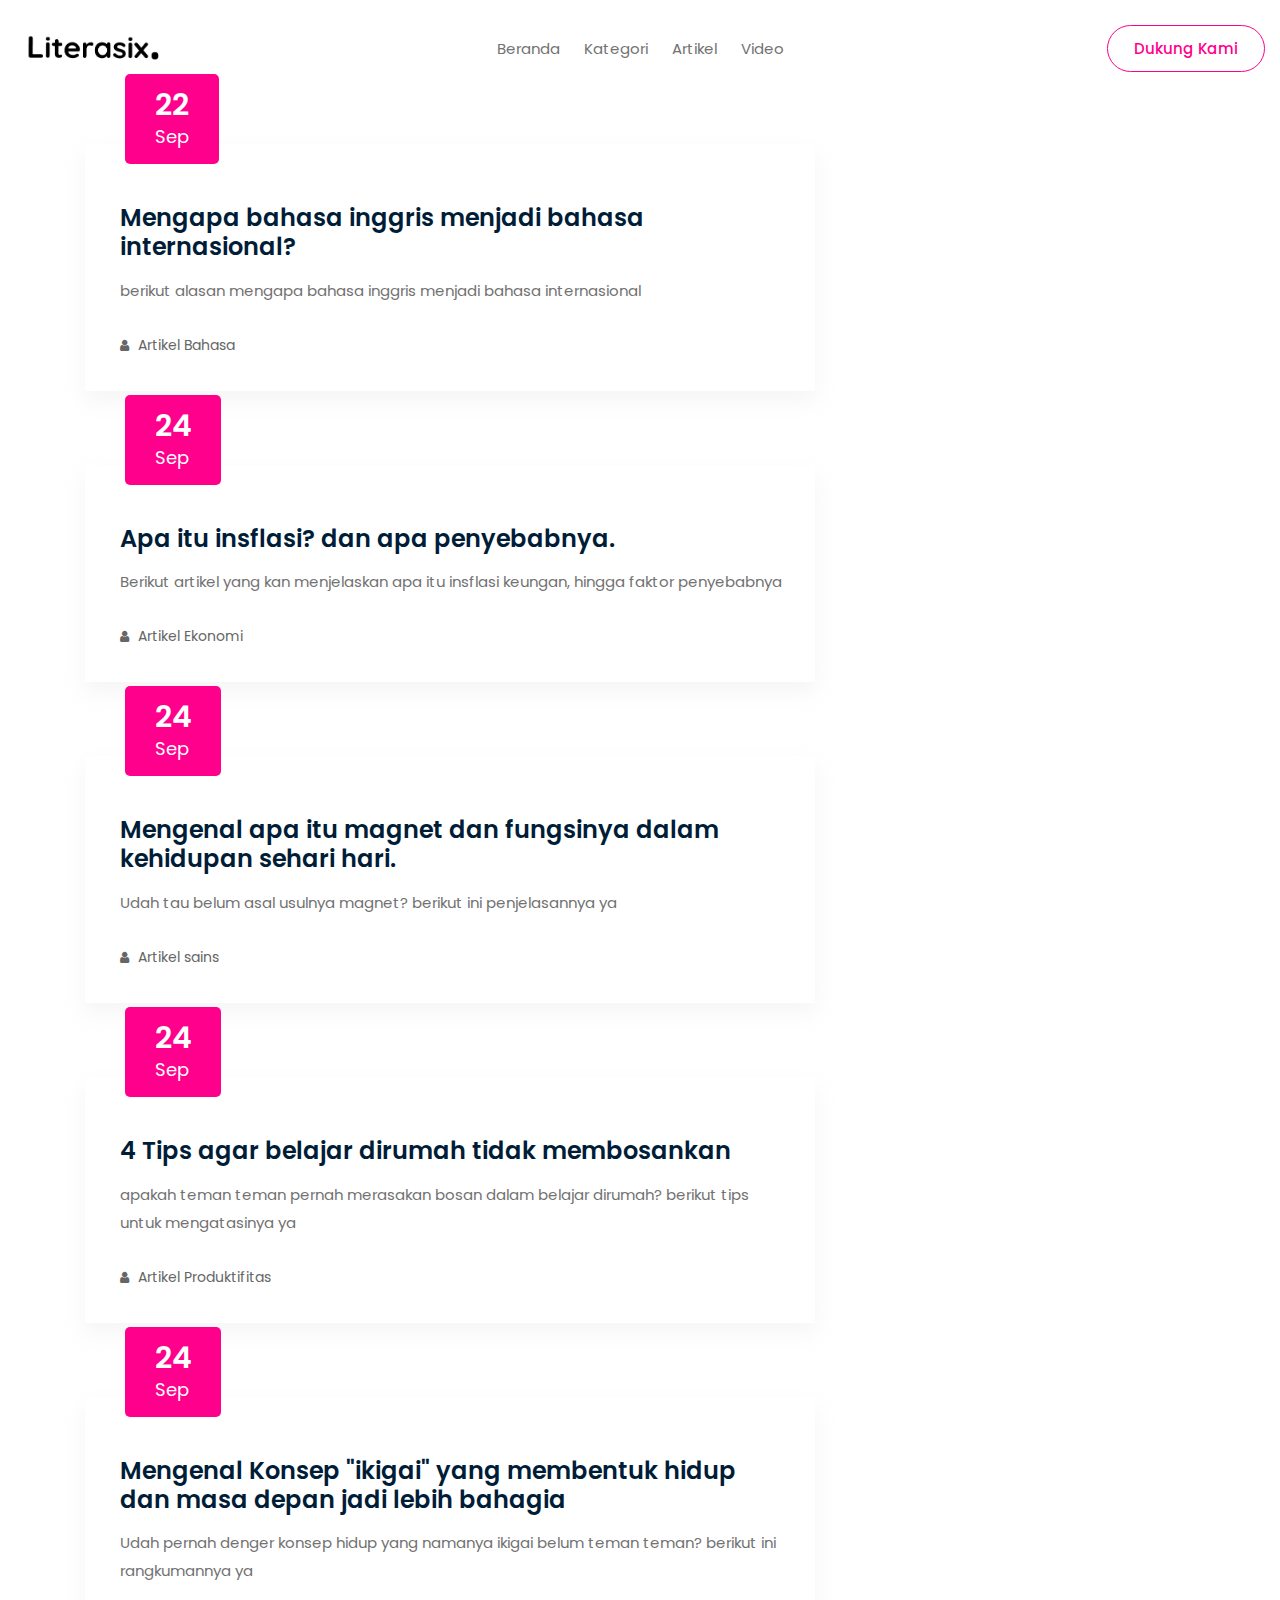
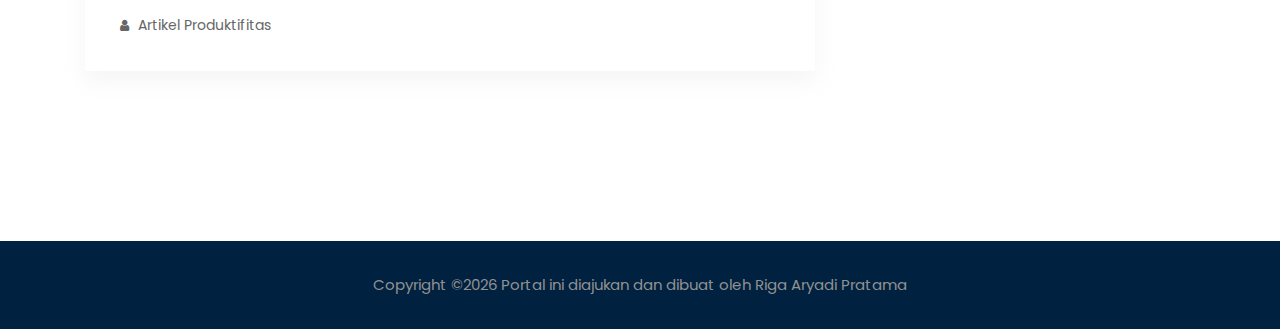
==== commit 3b0831c1: "Add files via upload" ====
--- a/blog.html
+++ b/blog.html
@@ -28,6 +28,7 @@
 </head>
 
 <body>
+
     <!-- header-start -->
     <header>
         <div class="header-area ">
@@ -46,11 +47,12 @@
                                 <nav>
                                     <ul id="navigation">
                                         <li><a href="index.html">Beranda</a></li>
-                                        <li><a href="#">Kategori <i class="ti-angle-down"></i></a>
+                                        <li><a href="kategori.html">Kategori</a>
                                         </li>
-                                        <li><a href="blog.html">Artikel<i class="ti-angle-down"></i></a>
+                                        <li><a href="blog.html">Artikel</a>
                                         </li>
-                                        <li><a href="#">Kontak Kami</a></li>
+                                        <li><a href="video.html">Video</a>
+                                        </li>
                                     </ul>
                                 </nav>
                             </div>
@@ -58,7 +60,7 @@
                         <div class="col-xl-3 col-lg-3 d-none d-lg-block">
                             <div class="Appointment">
                                 <div class="book_btn d-none d-lg-block">
-                                    <a href="#"> Dukung Kami</a>
+                                    <a href="#kuisiuner"> Dukung Kami</a>
                                 </div>
                             </div>
                         </div>
@@ -75,13 +77,14 @@
 
     <!--================Blog Area =================-->
     <section class="blog_area section-padding">
-        <div class="container container-1" style="margin-left: 25% !important; ">
+        <div class="container container-1">
             <div class="row">
                 <div class="col-md-8 ">
                     <div class="">
                         <article class="blog_item">
                             <div class="blog_item_img">
-                                <img class="card-img rounded-0" src="img/blog/1.jfif" alt="">
+                                <a href="single-blog.html"> <img class="card-img rounded-0" src="img/blog/1.jpg"
+                                        alt=""></a>
                                 <a href="#" class="blog_item_date">
                                     <h3>22</h3>
                                     <p>Sep</p>
@@ -93,49 +96,98 @@
                                     <h2>Mengapa bahasa inggris menjadi bahasa internasional?</h2>
                                 </a>
                                 <p>berikut alasan mengapa bahasa inggris menjadi bahasa internasional</p>
-                            </div>
-                        </article>
-
-                        <article class="blog_item">
-                            <div class="blog_item_img">
-                                <img class="card-img rounded-0" src="img/blog/2.jpg" alt="">
-                                <a href="#" class="blog_item_date">
-                                    <h3>24</h3>
-                                    <p>Sep</p>
-                                </a>
                                 <ul class="blog-info-link">
                                     <li><a href="#"><i class="fa fa-user"></i> Artikel Bahasa</a></li>
                                 </ul>
                             </div>
-
-                            <div class="blog_details">
-                                <a class="d-inline-block" href="single-blog.html">
-                                    <h2>Bumi Bulat atau Datar?</h2>
-                                </a>
-                                <p>Banyak yang berdebat, bumi bulat ataukah datar, berikut penjelasan sainsnya</p>
-                                <ul class="blog-info-link">
-                                    <li><a href="#"><i class="fa fa-user"></i> Artikel Astronomi</a></li>
-                                </ul>
-                            </div>
-                        </article>
-
-                        <article class="blog_item">
-                            <div class="blog_item_img">
-                                <img class="card-img rounded-0" src="img/blog/3.jpg" alt="">
-                                <a href="#" class="blog_item_date">
-                                    <h3>24</h3>
-                                    <p>Sep</p>
-                                </a>
-                            </div>
-
-                            <div class="blog_details">
-                                <a class="d-inline-block" href="single-blog.html">
-                                    <h2>Apakah ada kehidupan diluar bumi?</h2>
-                                </a>
-                                <p>Siapa disini yang suka dengan konspirasi alien, atau makhluk luar angkasa? berikut
-                                    penjelasannya</p>
-                                <ul class="blog-info-link">
-                                    <li><a href="#"><i class="fa fa-user"></i> Artikel Astronomi</a></li>
+                        </article>
+
+                        <article class="blog_item">
+                            <div class="blog_item_img">
+                                <a href="inflasi.html"><img class="card-img rounded-0" src="img/blog/insflasi.jpg"
+                                        alt=""></a>
+                                <a href="#" class="blog_item_date">
+                                    <h3>24</h3>
+                                    <p>Sep</p>
+                                </a>
+                            </div>
+
+                            <div class="blog_details">
+                                <a class="d-inline-block" href="inflasi.html">
+                                    <h2>Apa itu insflasi? dan apa penyebabnya.</h2>
+                                </a>
+                                <p>Berikut artikel yang kan menjelaskan apa itu insflasi keungan, hingga faktor
+                                    penyebabnya</p>
+                                <ul class="blog-info-link">
+                                    <li><a href="#"><i class="fa fa-user"></i> Artikel Ekonomi</a></li>
+                                </ul>
+                            </div>
+                        </article>
+
+                        <article class="blog_item">
+                            <div class="blog_item_img">
+                                <a href="magnet.html"><img class="card-img rounded-0" src="img/blog/magnet.jpg"
+                                        alt=""></a>
+                                <a href="#" class="blog_item_date">
+                                    <h3>24</h3>
+                                    <p>Sep</p>
+                                </a>
+                            </div>
+
+                            <div class="blog_details">
+                                <a class="d-inline-block" href="magnet.html">
+                                    <h2>Mengenal apa itu magnet dan fungsinya dalam kehidupan sehari hari.</h2>
+                                </a>
+                                <p>Udah tau belum asal usulnya magnet? berikut ini penjelasannya ya</p>
+                                <ul class="blog-info-link">
+                                    <li><a href="#"><i class="fa fa-user"></i> Artikel sains</a></li>
+
+                                </ul>
+                            </div>
+                        </article>
+
+                        <article class="blog_item">
+                            <div class="blog_item_img">
+                                <a href="4-tips-belajar.html"><img class="card-img rounded-0" src="img/blog/4 tips.jpg"
+                                        alt=""></a>
+                                <a href="#" class="blog_item_date">
+                                    <h3>24</h3>
+                                    <p>Sep</p>
+                                </a>
+                            </div>
+
+                            <div class="blog_details">
+                                <a class="d-inline-block" href="4-tips-belajar.html">
+                                    <h2>4 Tips agar belajar dirumah tidak membosankan</h2>
+                                </a>
+                                <p>apakah teman teman pernah merasakan bosan dalam belajar dirumah? berikut tips untuk
+                                    mengatasinya ya</p>
+                                <ul class="blog-info-link">
+                                    <li><a href="#"><i class="fa fa-user"></i> Artikel Produktifitas</a></li>
+
+                                </ul>
+                            </div>
+                        </article>
+
+                        <article class="blog_item">
+                            <div class="blog_item_img">
+                                <a href="ikigai.html"><img class="card-img rounded-0" src="img/blog/ikigai.jpg"
+                                        alt=""></a>
+                                <a href="#" class="blog_item_date">
+                                    <h3>24</h3>
+                                    <p>Sep</p>
+                                </a>
+                            </div>
+
+                            <div class="blog_details">
+                                <a class="d-inline-block" href="ikigai.html">
+                                    <h2>Mengenal Konsep "ikigai" yang membentuk hidup dan masa depan jadi lebih bahagia
+                                    </h2>
+                                </a>
+                                <p>Udah pernah denger konsep hidup yang namanya ikigai belum teman teman? berikut ini
+                                    rangkumannya ya</p>
+                                <ul class="blog-info-link">
+                                    <li><a href="#"><i class="fa fa-user"></i> Artikel Produktifitas</a></li>
 
                                 </ul>
                             </div>
